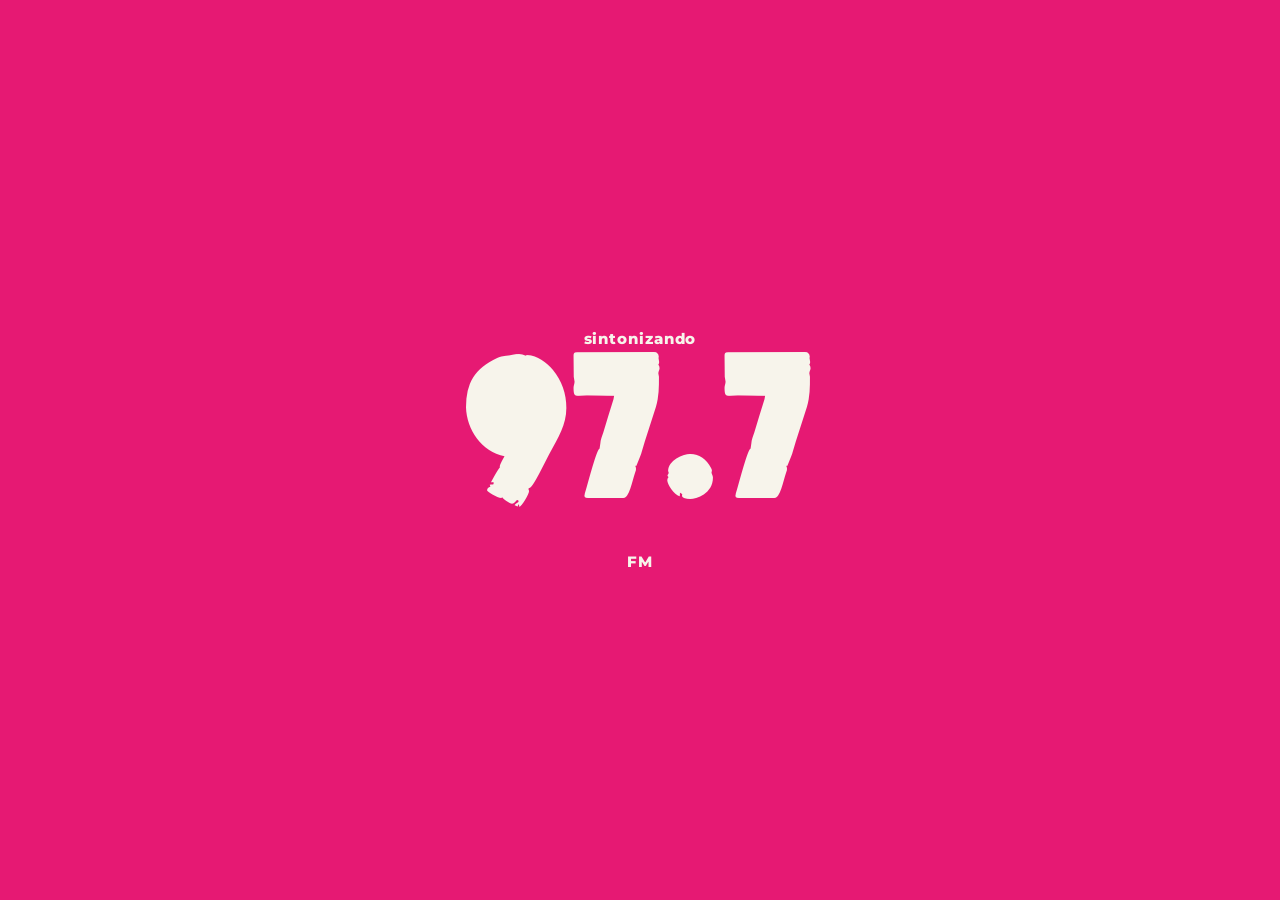
==== apresentacao-cida/index.html @ 3ecae6ca "Cida sem caminhada: surge, nota a câmera e acena com o motor corpo.js Co-Authored-By: Claude Opus 5." ====
<!DOCTYPE html>
<html lang="pt-BR">
<head>
<meta charset="utf-8">
<meta name="viewport" content="width=device-width, initial-scale=1">
<title>Rádio Cidade 97.7 · A Cida, nossa brand persona</title>
<meta name="theme-color" content="#E61973">
<link rel="preload" href="fonts/LitoStencil.otf" as="font" type="font/otf" crossorigin>
<link rel="stylesheet" href="deck.css?v=9">
<script type="importmap">{"imports":{"three":"./vendor/three.module.js","three/addons/":"./vendor/jsm/"}}</script>
</head>
<body>

<div class="loader" id="loader" aria-hidden="true"><div><span>sintonizando</span><b id="loaderNum">87.5</b><span>FM</span></div></div>

<div id="bg"></div>
<div id="gig" class="L" aria-hidden="true">Cida</div>
<canvas id="gl" aria-hidden="true"></canvas>
<div id="grao" aria-hidden="true"></div>
<div id="wipe" aria-hidden="true"><i style="background:var(--pulso)"></i><i style="background:var(--sol)"></i><i style="background:var(--freq)"></i></div>
<div class="barra" id="barra"></div>
<svg id="hotsvg" aria-hidden="true"></svg>
<div id="hots" aria-hidden="true"></div>

<header class="topo claro" id="topo">
  <img class="logo" src="img/logo.webp" alt="Rádio Cidade 97.7 FM">
  <span class="sec" id="secNome">Abertura</span>
  <button class="toca-nav js-toca" type="button" aria-label="Tocar a Rádio Cidade ao vivo"><span class="eqm" aria-hidden="true"><i></i><i></i><i></i></span><span class="toca-txt-off">Toca aqui</span><span class="toca-txt-on">Ao vivo</span></button>
</header>

<footer class="base claro" id="base">
  <span class="cont" id="cont">01 / 17</span>
  <span class="dica">← → para navegar · F para tela cheia</span>
  <div class="navb"><button type="button" id="ant" aria-label="Slide anterior"><svg viewBox="0 0 24 24" fill="none" stroke="currentColor" stroke-width="2.6" stroke-linecap="round" stroke-linejoin="round"><path d="M15 5l-7 7 7 7"/></svg></button><button type="button" id="prox" aria-label="Próximo slide"><svg viewBox="0 0 24 24" fill="none" stroke="currentColor" stroke-width="2.6" stroke-linecap="round" stroke-linejoin="round"><path d="M9 5l7 7-7 7"/></svg></button></div>
</footer>

<main>

<!-- 1 · ABERTURA -->
<section class="s claro" id="s1" data-bg="#121316" data-nome="Abertura" data-ui="claro">
  <div class="meio">
    <p class="mini a">Mídias Sociais · Publicidade e Propaganda · UVV · 2026</p>
    <h1 class="L t" style="margin-top:72px"><span><i>Rádio Cidade</i></span><span><i class="am">97.7 FM</i></span></h1>
    <div class="linha">
      <p class="lead a">Brand persona, site e identidade visual de uma rádio que, além de tocar, conversa com quem ouve.</p>
      <p class="mini a">Toca aqui, toca na Cidade.</p>
    </div>
  </div>
  <div class="dial a" aria-hidden="true"><svg id="dial1" viewBox="0 0 1000 46" preserveAspectRatio="none"></svg><div class="agulha" id="agulha1"></div></div>
</section>

<!-- 2 · ANTES -->
<section class="s" id="s2" data-bg="#F7F4EB" data-nome="O desafio" data-ui="escuro">
  <div class="grid">
    <h2 class="L t"><span><i>Antes, a rádio</i></span><span><i>tocava.</i></span><span><i class="rs">Faltava conversar</i></span><span><i class="rs">com quem ouve.</i></span></h2>
    <ul class="conex">
      <li class="a"><b><i style="--c:var(--pulso)"></i>Encostar</b><span>Estar no trajeto, no fone e no feed de quem ouve, todo dia.</span></li>
      <li class="a"><b><i style="--c:var(--freq)"></i>Escutar</b><span>Saber do que o público está falando antes de falar.</span></li>
      <li class="a"><b><i style="--c:var(--sol)"></i>Interagir</b><span>Responder, perguntar e brincar junto, nas redes e no site.</span></li>
      <li class="a"><b><i style="--c:var(--coral)"></i>Pertencer</b><span>Fazer quem ouve sentir que a rádio é da turma dele.</span></li>
    </ul>
  </div>
</section>

<!-- 3 · BRAND PERSONA -->
<section class="s claro" id="s3" data-bg="#2558FF" data-nome="Brand persona" data-ui="claro">
  <div class="def">
    <h2 class="L t"><span><i>Uma marca que</i></span><span><i>conversa precisa</i></span><span><i class="am">de uma voz.</i></span></h2>
    <p class="lead a">Brand persona é a personalidade da marca escrita como se fosse gente: como ela fala, o que ela escolhe dizer e como se comporta. É o que faz post, site, locução e evento soarem como a mesma rádio.</p>
  </div>
  <div class="tres">
    <div class="bloco a gir" style="background:var(--papel);color:var(--ink)"><h3>Voz</h3><p>Fala como amiga, nunca como locutora formal. Coloquial, animada e direta.</p></div>
    <div class="bloco a gir" style="background:var(--sol);color:var(--ink);--r0:10deg"><h3>Critério</h3><p>Conta primeiro, mas confere antes. Fofoca, sim. Fake, nunca.</p></div>
    <div class="bloco a gir" style="background:var(--pulso);color:#fff"><h3>Presença</h3><p>A mesma personalidade no Instagram, no site, no evento e na conversa com a IA.</p></div>
  </div>
</section>

<!-- 12 · SISTEMA VISUAL -->
<section class="s" id="s12" data-bg="#F7F4EB" data-nome="Sistema visual" data-ui="escuro">
  <div class="grid">
    <h2 class="L t"><span><i>Um sistema</i></span><span><i class="az">pra todo mundo.</i></span></h2>
    <div class="tipo a">
      <div><div class="aa">Aa</div><small>Lito Stencil · títulos</small></div>
      <div><div class="aa2">Aa</div><small>Montserrat · textos</small></div>
    </div>
    <div class="cores">
      <div class="cor" style="background:var(--pulso);--i:0"><b>Pulso</b><small>#E61973</small></div>
      <div class="cor" style="background:var(--freq);--i:1"><b>Frequência</b><small>#2558FF</small></div>
      <div class="cor" style="background:var(--sol);color:var(--ink);--i:2"><b>Sol</b><small>#FFD60A</small></div>
      <div class="cor" style="background:var(--coral);--i:3"><b>Coral</b><small>#F24444</small></div>
    </div>
    <div class="padroes">
      <div class="padrao a" style="background:var(--freq)"><svg viewBox="0 0 200 200" preserveAspectRatio="xMidYMid slice" id="ondasSvg"></svg><b>Ondas</b></div>
      <div class="padrao listras a"><b>Listras</b></div>
      <div class="padrao moldura a"><b>Moldura</b></div>
    </div>
  </div>
</section>

<!-- 4 · QUEM É A CIDA -->
<section class="s claro" id="s4" data-bg="#121316" data-nome="Quem é a Cida" data-ui="claro">
  <div class="grid">
    <div>
      <div class="L nome a esq">Cida</div>
      <p class="frase a">A amiga que sabe primeiro<br><span class="am">e confere antes de espalhar.</span></p>
    </div>
    <div>
      <dl class="ficha">
        <div class="a"><dt>Idade</dt><dd>20 anos</dd></div>
        <div class="a"><dt>Arquétipo</dt><dd>A amiga antenada, com alma vintage</dd></div>
        <div class="a larga"><dt>O que ela ama</dt><dd>Música pop, fofoca de internet, realities e moda. Mistura peça vintage com o que está em alta.</dd></div>
        <div class="a larga"><dt>Por que é da rádio</dt><dd>Num feed infinito, ela escolhe uma voz real e ao vivo. Valoriza o autêntico e influencia as amigas.</dd></div>
      </dl>
      <div class="fala">
        <div class="sim a"><small>Fala assim</small>“Gente, para tudo! Saiu a música nova e eu já tô viciada.”</div>
        <div class="nao a"><small>Não fala assim</small>“Prezados ouvintes, informamos o lançamento do single.”</div>
      </div>
    </div>
  </div>
</section>

<!-- 6 · PRAZER, CIDA (3D) -->
<section class="s claro" id="s6" data-bg="#E61973" data-nome="A personagem" data-ui="claro" data-3d="hero">
  <div class="arrasto" id="arrasto" title="Arraste para girar"></div>
  <div class="pe">
    <p class="lead a">Prazer, Cida. A Rádio Cidade em forma de gente, em 3D. Arraste para girar.</p>
    <button class="pilula toca js-toca a esc" type="button"><span class="toca-txt-off">Toca aqui ✋</span><span class="toca-txt-on">Tocando ao vivo</span></button>
  </div>
</section>

<!-- 7 · ELEMENTOS -->
<section class="s claro" id="s7" data-bg="#2558FF" data-nome="Elementos" data-ui="claro" data-3d="hots">
  <h2 class="L t"><span><i>Cada detalhe</i></span><span><i class="am">é marca.</i></span></h2>
</section>

<!-- 8 · EXPRESSÕES -->
<section class="s" id="s8" data-bg="#FFD60A" data-nome="Expressões" data-ui="escuro">
  <div class="grid8">
    <div class="col8">
      <h2 class="L t"><span><i>Seis humores,</i></span><span><i class="rs">sete bocas.</i></span></h2>
      <div class="bocas a">
        <div class="boca-viva" id="bocaViva"></div>
        <div class="tirinha" id="tirinha"></div>
      </div>
      <p class="lead a">As bocas acompanham a voz dela, sílaba por sílaba. Os humores mudam conforme o assunto da conversa.</p>
    </div>
    <div class="exps" id="exps"></div>
  </div>
</section>

<!-- 5 · O SITE -->
<section class="s" id="s5" data-bg="#F7F4EB" data-nome="O site" data-ui="escuro">
  <div class="grid">
    <div>
      <h2 class="L t"><span><i>E ela tem</i></span><span><i class="rs">endereço:</i></span><span><i>o site.</i></span></h2>
      <ul class="feat">
        <li class="a"><i style="--c:var(--sol);outline:2px solid var(--ink)"></i>Rádio ao vivo em um toque</li>
        <li class="a"><i style="--c:var(--freq)"></i>Notícias em mosaico</li>
        <li class="a"><i style="--c:var(--pulso)"></i>Babados do Instagram</li>
        <li class="a"><i style="--c:var(--coral)"></i>A Cida como IA da rádio</li>
      </ul>
      <button class="pilula ink a js-abrir" data-src="../radio-cidade/" type="button">Abrir o site</button>
    </div>
    <div class="navegador a esc"><div class="barrinha"><i></i><i></i><i></i><span>radiocidade977.com.br</span></div><div class="tela"><iframe data-src="../radio-cidade/" title="Site da Rádio Cidade" loading="lazy"></iframe></div></div>
  </div>
</section>

<!-- 9 · ELA CONVERSA -->
<section class="s claro" id="s9" data-bg="#121316" data-nome="A IA" data-ui="claro">
  <div class="grid">
    <div>
      <h2 class="L t"><span><i>Ela conversa</i></span><span><i class="am">de verdade.</i></span></h2>
      <p class="lead a" style="margin-top:22px">A Cida virou a IA da rádio: responde por texto ou por voz, com a personalidade dela e as regras da marca.</p>
      <ul class="stack">
        <li class="a"><b>Cérebro</b><span>Gemini com a personalidade da Cida</span></li>
        <li class="a"><b>Voz</b><span>Voz sintetizada, com tom que muda pelo humor</span></li>
        <li class="a"><b>Ouvido</b><span>Microfone com transcrição em português</span></li>
        <li class="a"><b>Regra de ouro</b><span>Fofoca, sim. Fake, nunca.</span></li>
      </ul>
      <div style="margin-top:26px" class="a"><button class="pilula js-abrir" data-src="../cida/" type="button">Conversar em tela cheia</button></div>
    </div>
    <div class="celular a esc"><div class="tela"><iframe data-src="../cida/?embed=1" title="Conversa com a Cida" allow="autoplay; microphone" loading="lazy"></iframe></div></div>
  </div>
</section>

<!-- BUYER PERSONA 1: PERFIL -->
<section class="s claro persona" data-bg="#E61973" data-nome="Buyer persona · Ju" data-ui="claro" data-persona="ju">
  <div class="grid">
    <div>
      <p class="mini a">Buyer persona · 1 de 3</p>
      <h2 class="L t" style="margin-top:12px"><span><i>Buyer</i></span><span><i class="am">persona.</i></span></h2>
      <ol class="trio a" aria-label="Personas"><li class="on">Ju</li><li class="">Léo</li><li class="">Carol</li></ol>
    </div>
    <div class="app a esc">
      <div class="cab"><svg viewBox="0 0 24 24" fill="currentColor"><path d="M12 2c1 4 6 5 6 11a6 6 0 0 1-12 0c0-3 2-4 2-7 2 1 3 3 3 5 1-2 1-6 1-9z"/></svg>cidade</div>
      <div class="carta">
        <div class="foto" style="background:linear-gradient(160deg,#ff9a4a 0%,#E61973 45%,#5b1cc9 100%)"><div class="listra"></div><div class="mono">J</div><!-- foto: <img src="img/persona-ju.webp" alt="Ju"> --></div>
        <div class="pontos"><i></i><i></i><i></i><i></i></div>
        <span class="selo like">Match</span><span class="selo nope">Nope</span>
        <div class="info">
          <h3>Ju <span>21</span><span class="verif"><svg viewBox="0 0 24 24" fill="none" stroke="#fff" stroke-width="3.4" stroke-linecap="round" stroke-linejoin="round"><path d="M5 12l5 5 9-10"/></svg></span></h3>
          <div class="loc"><svg width="14" height="14" viewBox="0 0 24 24" fill="currentColor"><path d="M12 2a7 7 0 0 0-7 7c0 5 7 13 7 13s7-8 7-13a7 7 0 0 0-7-7zm0 9.5A2.5 2.5 0 1 1 12 6.5a2.5 2.5 0 0 1 0 5z"/></svg>Laranjeiras, Serra · a 22 km da rádio</div>
          <p class="bio">Estágio em Vitória, faculdade à noite, fone o dia inteiro.</p>
          <div class="tags"><span>Pop nacional</span><span>Fandom</span><span>TikTok</span><span>Show em Vitória</span></div>
        </div>
      </div>
      <div class="acoes">
        <button class="x" type="button" aria-label="Passar"><svg viewBox="0 0 24 24" fill="none" stroke="currentColor" stroke-width="3.2" stroke-linecap="round"><path d="M6 6l12 12M18 6L6 18"/></svg></button>
        <button class="st" type="button" aria-label="Super like"><svg viewBox="0 0 24 24" fill="currentColor"><path d="M12 2l3 6.6 7.2.8-5.4 4.9 1.6 7.1L12 17.8 5.6 21.4l1.6-7.1L1.8 9.4 9 8.6z"/></svg></button>
        <button class="lk" type="button" aria-label="Dar match"><svg viewBox="0 0 24 24" fill="currentColor"><path d="M12 21s-8-5.3-8-11a4.6 4.6 0 0 1 8-3 4.6 4.6 0 0 1 8 3c0 5.7-8 11-8 11z"/></svg></button>
      </div>
      <div class="match"><div><b>Deu<br>match!</b><span>Ju × Rádio Cidade</span></div></div>
    </div>
    <div class="dir">
      <p class="lead a">Universitária conectada, que vive com fone no ouvido e quer ter assunto com os amigos.</p>
      <span class="dicaswipe a">Arraste o card ou toque no coração</span>
    </div>
  </div>
</section>

<!-- BUYER PERSONA 1: CARACTERÍSTICAS -->
<section class="s claro ficha-p" data-bg="#121316" data-nome="Buyer persona · Ju" data-ui="claro" data-entra="sobe">
  <div class="cabeca">
    <div class="av a esc" style="background:linear-gradient(160deg,#ff9a4a 0%,#E61973 45%,#5b1cc9 100%)">J</div>
    <h2 class="L t"><span><i>Ju, 21. <span class="am">Sobre ela.</span></i></span></h2>
    <div class="compat a"><span>Compatibilidade<br>com a Cidade</span><b class="pct" data-v="97">0%</b></div>
  </div>
  <div class="grid">
    <ol class="dia"><li class="a esq"><b>07h10</b><span>Fone no ouvido antes de sair. Ônibus até Vitória.</span></li><li class="a esq"><b>07h40</b><span>TikTok no trânsito, salva o som que viralizou.</span></li><li class="a esq"><b>12h30</b><span>No almoço do estágio, o assunto é a treta do dia.</span></li><li class="a esq"><b>18h20</b><span>Carona ou Uber: o rádio está ligado e ela pede pra aumentar.</span></li><li class="a esq"><b>23h30</b><span>X aberto, fandom em alta, playlist nova no Spotify.</span></li></ol>
    <dl class="cartas">
      <div class="carac a gir" style="background:var(--sol)"><dt>Quer</dt><dd>Saber primeiro e ter assunto com os amigos.</dd></div>
      <div class="carac a gir" style="background:var(--pulso);color:#fff"><dt>Cansou de</dt><dd>Perfil que espalha mentira e rádio com cara de “época da mãe”.</dd></div>
      <div class="carac a gir" style="background:var(--freq);color:#fff"><dt>Ouve</dt><dd>Pop nacional e gringo. Segue fandom e vai a show em Vitória quando dá.</dd></div>
      <div class="carac a gir" style="background:var(--papel)"><dt>A Cidade pra ela</dt><dd>A trilha do trajeto e o filtro do que importa.</dd></div>
    </dl>
  </div>
  <p class="nota a">Persona escrita pelo grupo como hipótese: o mídia kit não traz dados de público. A validar com pesquisa.</p>
</section>

<!-- BUYER PERSONA 2: PERFIL -->
<section class="s claro persona" data-bg="#2558FF" data-nome="Buyer persona · Léo" data-ui="claro" data-persona="leo">
  <div class="grid">
    <div>
      <p class="mini a">Buyer persona · 2 de 3</p>
      <h2 class="L t" style="margin-top:12px"><span><i>Buyer</i></span><span><i class="am">persona.</i></span></h2>
      <ol class="trio a" aria-label="Personas"><li class="">Ju</li><li class="on">Léo</li><li class="">Carol</li></ol>
    </div>
    <div class="app a esc">
      <div class="cab"><svg viewBox="0 0 24 24" fill="currentColor"><path d="M12 2c1 4 6 5 6 11a6 6 0 0 1-12 0c0-3 2-4 2-7 2 1 3 3 3 5 1-2 1-6 1-9z"/></svg>cidade</div>
      <div class="carta">
        <div class="foto" style="background:linear-gradient(160deg,#FFD60A 0%,#F24444 50%,#2558FF 100%)"><div class="listra"></div><div class="mono">L</div><!-- foto: <img src="img/persona-leo.webp" alt="Léo"> --></div>
        <div class="pontos"><i></i><i></i><i></i><i></i></div>
        <span class="selo like">Match</span><span class="selo nope">Nope</span>
        <div class="info">
          <h3>Léo <span>27</span><span class="verif"><svg viewBox="0 0 24 24" fill="none" stroke="#fff" stroke-width="3.4" stroke-linecap="round" stroke-linejoin="round"><path d="M5 12l5 5 9-10"/></svg></span></h3>
          <div class="loc"><svg width="14" height="14" viewBox="0 0 24 24" fill="currentColor"><path d="M12 2a7 7 0 0 0-7 7c0 5 7 13 7 13s7-8 7-13a7 7 0 0 0-7-7zm0 9.5A2.5 2.5 0 1 1 12 6.5a2.5 2.5 0 0 1 0 5z"/></svg>Glória, Vila Velha · a 9 km da rádio</div>
          <p class="bio">Motorista de app de dia, pelada na quinta. O som do carro não desliga.</p>
          <div class="tags"><span>Pagode</span><span>Funk</span><span>Futebol</span><span>Waze</span></div>
        </div>
      </div>
      <div class="acoes">
        <button class="x" type="button" aria-label="Passar"><svg viewBox="0 0 24 24" fill="none" stroke="currentColor" stroke-width="3.2" stroke-linecap="round"><path d="M6 6l12 12M18 6L6 18"/></svg></button>
        <button class="st" type="button" aria-label="Super like"><svg viewBox="0 0 24 24" fill="currentColor"><path d="M12 2l3 6.6 7.2.8-5.4 4.9 1.6 7.1L12 17.8 5.6 21.4l1.6-7.1L1.8 9.4 9 8.6z"/></svg></button>
        <button class="lk" type="button" aria-label="Dar match"><svg viewBox="0 0 24 24" fill="currentColor"><path d="M12 21s-8-5.3-8-11a4.6 4.6 0 0 1 8-3 4.6 4.6 0 0 1 8 3c0 5.7-8 11-8 11z"/></svg></button>
      </div>
      <div class="match"><div><b>Deu<br>match!</b><span>Léo × Rádio Cidade</span></div></div>
    </div>
    <div class="dir">
      <p class="lead a">Motorista de aplicativo que passa o dia no trânsito e usa o rádio como companhia e informação.</p>
      <span class="dicaswipe a">Arraste o card ou toque no coração</span>
    </div>
  </div>
</section>

<!-- BUYER PERSONA 2: CARACTERÍSTICAS -->
<section class="s claro ficha-p" data-bg="#121316" data-nome="Buyer persona · Léo" data-ui="claro" data-entra="sobe">
  <div class="cabeca">
    <div class="av a esc" style="background:linear-gradient(160deg,#FFD60A 0%,#F24444 50%,#2558FF 100%)">L</div>
    <h2 class="L t"><span><i>Léo, 27. <span class="am">Sobre ele.</span></i></span></h2>
    <div class="compat a"><span>Compatibilidade<br>com a Cidade</span><b class="pct" data-v="92">0%</b></div>
  </div>
  <div class="grid">
    <ol class="dia"><li class="a esq"><b>06h30</b><span>Liga o app e o rádio juntos. Primeira corrida pra Vitória.</span></li><li class="a esq"><b>09h00</b><span>Trânsito na Terceira Ponte: quer saber onde está parado.</span></li><li class="a esq"><b>13h00</b><span>Almoço rápido, vê os stories dos amigos e do time.</span></li><li class="a esq"><b>18h00</b><span>Pico de corrida: o passageiro pede pra trocar a música.</span></li><li class="a esq"><b>22h00</b><span>Fecha o dia, vê resumo do jogo e os vídeos de humor.</span></li></ol>
    <dl class="cartas">
      <div class="carac a gir" style="background:var(--sol)"><dt>Quer</dt><dd>Companhia no turno, trânsito em tempo real e música que o passageiro também curta.</dd></div>
      <div class="carac a gir" style="background:var(--pulso);color:#fff"><dt>Cansou de</dt><dd>Locutor que fala demais e intervalo com a mesma propaganda.</dd></div>
      <div class="carac a gir" style="background:var(--freq);color:#fff"><dt>Ouve</dt><dd>Pagode, funk e sertanejo. Acompanha futebol e humor no Instagram.</dd></div>
      <div class="carac a gir" style="background:var(--papel)"><dt>A Cidade pra ele</dt><dd>A companhia do turno e o aviso de onde está parado.</dd></div>
    </dl>
  </div>
  <p class="nota a">Persona escrita pelo grupo como hipótese: o mídia kit não traz dados de público. A validar com pesquisa.</p>
</section>

<!-- BUYER PERSONA 3: PERFIL -->
<section class="s claro persona" data-bg="#F24444" data-nome="Buyer persona · Carol" data-ui="claro" data-persona="carol">
  <div class="grid">
    <div>
      <p class="mini a">Buyer persona · 3 de 3</p>
      <h2 class="L t" style="margin-top:12px"><span><i>Buyer</i></span><span><i class="am">persona.</i></span></h2>
      <ol class="trio a" aria-label="Personas"><li class="">Ju</li><li class="">Léo</li><li class="on">Carol</li></ol>
    </div>
    <div class="app a esc">
      <div class="cab"><svg viewBox="0 0 24 24" fill="currentColor"><path d="M12 2c1 4 6 5 6 11a6 6 0 0 1-12 0c0-3 2-4 2-7 2 1 3 3 3 5 1-2 1-6 1-9z"/></svg>cidade</div>
      <div class="carta">
        <div class="foto" style="background:linear-gradient(160deg,#F7F4EB 0%,#FFD60A 35%,#E61973 100%)"><div class="listra"></div><div class="mono">C</div><!-- foto: <img src="img/persona-carol.webp" alt="Carol"> --></div>
        <div class="pontos"><i></i><i></i><i></i><i></i></div>
        <span class="selo like">Match</span><span class="selo nope">Nope</span>
        <div class="info">
          <h3>Carol <span>34</span><span class="verif"><svg viewBox="0 0 24 24" fill="none" stroke="#fff" stroke-width="3.4" stroke-linecap="round" stroke-linejoin="round"><path d="M5 12l5 5 9-10"/></svg></span></h3>
          <div class="loc"><svg width="14" height="14" viewBox="0 0 24 24" fill="currentColor"><path d="M12 2a7 7 0 0 0-7 7c0 5 7 13 7 13s7-8 7-13a7 7 0 0 0-7-7zm0 9.5A2.5 2.5 0 1 1 12 6.5a2.5 2.5 0 0 1 0 5z"/></svg>Campo Grande, Cariacica · a 14 km da rádio</div>
          <p class="bio">Vendedora no shopping, mãe do Davi, maratona reality no sábado.</p>
          <div class="tags"><span>Reality</span><span>Sertanejo pop</span><span>Promoção</span><span>WhatsApp</span></div>
        </div>
      </div>
      <div class="acoes">
        <button class="x" type="button" aria-label="Passar"><svg viewBox="0 0 24 24" fill="none" stroke="currentColor" stroke-width="3.2" stroke-linecap="round"><path d="M6 6l12 12M18 6L6 18"/></svg></button>
        <button class="st" type="button" aria-label="Super like"><svg viewBox="0 0 24 24" fill="currentColor"><path d="M12 2l3 6.6 7.2.8-5.4 4.9 1.6 7.1L12 17.8 5.6 21.4l1.6-7.1L1.8 9.4 9 8.6z"/></svg></button>
        <button class="lk" type="button" aria-label="Dar match"><svg viewBox="0 0 24 24" fill="currentColor"><path d="M12 21s-8-5.3-8-11a4.6 4.6 0 0 1 8-3 4.6 4.6 0 0 1 8 3c0 5.7-8 11-8 11z"/></svg></button>
      </div>
      <div class="match"><div><b>Deu<br>match!</b><span>Carol × Rádio Cidade</span></div></div>
    </div>
    <div class="dir">
      <p class="lead a">Mãe que trabalha no varejo, ouve rádio no trabalho e no ônibus e quer um respiro leve no dia.</p>
      <span class="dicaswipe a">Arraste o card ou toque no coração</span>
    </div>
  </div>
</section>

<!-- BUYER PERSONA 3: CARACTERÍSTICAS -->
<section class="s claro ficha-p" data-bg="#121316" data-nome="Buyer persona · Carol" data-ui="claro" data-entra="sobe">
  <div class="cabeca">
    <div class="av a esc" style="background:linear-gradient(160deg,#F7F4EB 0%,#FFD60A 35%,#E61973 100%)">C</div>
    <h2 class="L t"><span><i>Carol, 34. <span class="am">Sobre ela.</span></i></span></h2>
    <div class="compat a"><span>Compatibilidade<br>com a Cidade</span><b class="pct" data-v="88">0%</b></div>
  </div>
  <div class="grid">
    <ol class="dia"><li class="a esq"><b>06h00</b><span>Arruma o filho pra escola com o rádio da cozinha ligado.</span></li><li class="a esq"><b>08h30</b><span>Ônibus pro shopping, áudio de WhatsApp com as amigas.</span></li><li class="a esq"><b>12h00</b><span>Rádio ligado na loja: canta junto e comenta o reality.</span></li><li class="a esq"><b>19h00</b><span>Volta pra casa, vê promoções e eventos baratos no fim de semana.</span></li><li class="a esq"><b>22h30</b><span>Instagram antes de dormir: fofoca leve, receita e meme.</span></li></ol>
    <dl class="cartas">
      <div class="carac a gir" style="background:var(--sol)"><dt>Quer</dt><dd>Diversão leve, fofoca sem baixaria e programa barato pra fazer com a família.</dd></div>
      <div class="carac a gir" style="background:var(--pulso);color:#fff"><dt>Cansou de</dt><dd>Notícia pesada o dia inteiro e conteúdo que não fala com ela.</dd></div>
      <div class="carac a gir" style="background:var(--freq);color:#fff"><dt>Ouve</dt><dd>Sertanejo pop, pagode romântico e as músicas do reality.</dd></div>
      <div class="carac a gir" style="background:var(--papel)"><dt>A Cidade pra ela</dt><dd>O respiro do dia e o assunto do grupo das amigas.</dd></div>
    </dl>
  </div>
  <p class="nota a">Persona escrita pelo grupo como hipótese: o mídia kit não traz dados de público. A validar com pesquisa.</p>
</section>

<!-- 13 · EDITORIAS -->
<section class="s claro" id="s13" data-bg="#121316" data-nome="Editorias" data-ui="claro">
  <h2 class="L t"><span><i>Três editorias,</i></span><span><i class="am">nove conteúdos.</i></span></h2>
  <div class="eds">
    <div class="ed a"><h3 class="co">No Radar</h3><p>O que pode virar assunto em breve: pistas, possíveis shows e anúncios, sempre como possibilidade.</p><div class="leque"><img src="img/cards/05-turne.webp" alt=""><img src="img/cards/01-radar.webp" alt="Arte No Radar"><img src="img/cards/09-verao.webp" alt=""></div></div>
    <div class="ed a"><h3 class="az" style="color:#6f8fff">Lançamento</h3><p>O que acabou de chegar e merece play: singles, clipes e feats com a curadoria da rádio.</p><div class="leque"><img src="img/cards/04-reage.webp" alt=""><img src="img/cards/02-lancamento.webp" alt="Arte Lançamento"><img src="img/cards/08-feat.webp" alt=""></div></div>
    <div class="ed a"><h3 class="rs">Fofoca</h3><p>Sobre o que todo mundo está falando, sempre com selo: confirmado, declaração ou rumor.</p><div class="leque"><img src="img/cards/06-fofocometro.webp" alt=""><img src="img/cards/03-fofoca.webp" alt="Arte Fofoca"><img src="img/cards/07-bastidor.webp" alt=""></div></div>
  </div>
</section>

<!-- 14 · ARTE + LEGENDA -->
<section class="s claro" id="s14" data-bg="#2558FF" data-nome="Arte e legenda" data-ui="claro">
  <div class="grid">
    <div class="arte a esc" id="arte">
      <img class="on" src="img/artes/arte_lancamento_v1.webp" alt="Arte Lançamento">
      <img src="img/artes/arte_fofoca_v1.webp" alt="Arte Fofoca">
      <img src="img/artes/arte_noradar_v1.webp" alt="Arte No Radar">
    </div>
    <div>
      <h2 class="L t"><span><i>Arte +</i></span><span><i class="am">legenda.</i></span></h2>
      <div class="abas a" id="abas"><button class="on" data-i="0" type="button">Lançamento</button><button data-i="1" type="button">Fofoca</button><button data-i="2" type="button">No Radar</button></div>
      <div class="legenda a">
        <div class="leg on"><p>A Ludmilla voltou pro bloco 🔥 O som novo junta afrobeat com a batida de baile e já chega com cara de verão.</p><p>Na Cidade já tá no play. Se é hit de carnaval, você ouviu aqui primeiro. Toca aqui, toca na Cidade!</p><p>Já ouviu? Dá a nota de 0 a 97,7 nos comentários 👇</p><p class="hash">#RádioCidade #Lançamento #Ludmilla #PopNacional</p><div class="meta"><span>1080 × 1440</span><span>Estático + reels de reação</span><span class="alerta">Checar nome da faixa antes de postar</span></div></div>
        <div class="leg"><p>STATUS: a confirmar. O feed da Marina amanheceu com menos gente: fãs notaram unfollows em perfis de amigas antigas.</p><p>O que se sabe até agora: fato apurado e fonte. O que ainda é especulação: o resto. Quando tiver novidade oficial, você fica sabendo aqui.</p><p>E aí, de que lado você está nessa? 💬</p><p class="hash">#RádioCidade #Fofoca #CulturaPop</p><div class="meta"><span>1080 × 1440</span><span>Carrossel + enquete</span><span class="alerta">Só posta com o selo preenchido</span></div></div>
        <div class="leg"><p>🔎 ARMY, segura o coração: tem gente do mercado apostando que a próxima turnê do BTS pode incluir mais datas na América Latina.</p><p>Por enquanto é pista, não é anúncio: nada foi confirmado pela HYBE. A Cidade está de olho e conta assim que for oficial.</p><p>Se rolar, você vai? Responde com 💜 ou 😭</p><p class="hash">#RádioCidade #NoRadar #BTS #KPop</p><div class="meta"><span>1080 × 1440</span><span>Estático + reels de pistas</span><span class="alerta">Checar status da turnê</span></div></div>
      </div>
    </div>
  </div>
</section>

<!-- 15 · CALENDÁRIO -->
<section class="s" id="s15" data-bg="#F7F4EB" data-nome="Calendário" data-ui="escuro">
  <h2 class="L t"><span><i>Três semanas</i></span><span><i class="rs">no ar.</i></span></h2>
  <div class="cal">
    <div class="sem a esq"><b>Semana 1</b><span>As três artes prontas</span></div>
    <div class="it a"><img src="img/cards/01-radar.webp" alt=""><div><em class="e-radar">No Radar</em><b>Shows do BTS no Brasil?</b><small>Estático + enquete · seg 12h</small></div></div>
    <div class="it a"><img src="img/cards/02-lancamento.webp" alt=""><div><em class="e-lanc">Lançamento</em><b>Ludmilla de volta pro bloco</b><small>Estático · qua 18h</small></div></div>
    <div class="it a"><img src="img/cards/03-fofoca.webp" alt=""><div><em class="e-fofoca">Fofoca</em><b>Treta no Alto Leblon</b><small>Carrossel · sex 19h</small></div></div>
    <div class="sem a esq"><b>Semana 2</b><span>Vídeo entra no jogo</span></div>
    <div class="it a"><img src="img/cards/04-reage.webp" alt=""><div><em class="e-lanc">Lançamento</em><b>15 segundos de play</b><small>Reels de reação · seg 18h</small></div></div>
    <div class="it a"><img src="img/cards/05-turne.webp" alt=""><div><em class="e-radar">No Radar</em><b>Vem turnê nova por aí?</b><small>Reels de pistas · qua 12h</small></div></div>
    <div class="it a"><img src="img/cards/06-fofocometro.webp" alt=""><div><em class="e-fofoca">Fofoca</em><b>Fofocômetro</b><small>Carrossel + quiz · sex 19h</small></div></div>
    <div class="sem a esq"><b>Semana 3</b><span>A conversa vira hábito</span></div>
    <div class="it a"><img src="img/cards/07-bastidor.webp" alt=""><div><em class="e-fofoca">Fofoca</em><b>Bastidor da semana</b><small>Estático + caixinha · seg 19h</small></div></div>
    <div class="it a"><img src="img/cards/08-feat.webp" alt=""><div><em class="e-lanc">Lançamento</em><b>Feat que ninguém esperava</b><small>Carrossel · qua 18h</small></div></div>
    <div class="it a"><img src="img/cards/09-verao.webp" alt=""><div><em class="e-radar">No Radar</em><b>Hit do verão vem aí?</b><small>Carrossel · sex 12h</small></div></div>
  </div>
</section>

<!-- 16 · SAI DO RÁDIO -->
<section class="s claro" id="s16" data-bg="#F24444" data-nome="Fora do ar" data-ui="claro">
  <h2 class="L t"><span><i>A Cidade sai</i></span><span><i class="am">do rádio.</i></span></h2>
  <ul class="rua">
    <li class="a gir"><svg viewBox="0 0 64 64" fill="none" stroke="currentColor" stroke-width="4" stroke-linejoin="round"><path d="M6 54L32 10l26 44z"/><path d="M24 54V38h16v16"/></svg><div><b>Estande</b><p>Tenda inflável com roleta de brindes, pensada para a Inova Week e eventos culturais da UVV.</p></div></li>
    <li class="a gir"><svg viewBox="0 0 64 64" fill="none" stroke="currentColor" stroke-width="4" stroke-linejoin="round"><path d="M12 22h40l-4 34H16z"/><path d="M24 22c0-8 4-12 8-12s8 4 8 12"/></svg><div><b>Ecobag</b><p>Uma linha neutra e uma colorida, com as ondas da identidade como estampa.</p></div></li>
    <li class="a gir"><svg viewBox="0 0 64 64" fill="none" stroke="currentColor" stroke-width="4" stroke-linejoin="round"><path d="M22 8l-14 8 6 12 6-3v31h24V25l6 3 6-12-14-8c-2 4-6 6-10 6s-8-2-10-6z"/></svg><div><b>Camisa</b><p>Minimalista para a equipe e para gravações externas, sem virar abadá.</p></div></li>
    <li class="a gir"><svg viewBox="0 0 64 64" fill="none" stroke="currentColor" stroke-width="4" stroke-linejoin="round"><path d="M12 16h32v30a8 8 0 0 1-8 8H20a8 8 0 0 1-8-8z"/><path d="M44 24h4a6 6 0 0 1 0 12h-4"/></svg><div><b>Caneca</b><p>Personalizados e papelaria. Spoiler: os jurados levam uma pra casa.</p></div></li>
  </ul>
</section>

<!-- 17 · FECHO -->
<section class="s claro" id="s17" data-bg="#E61973" data-nome="Toca aqui" data-ui="claro" data-3d="fecho">
  <div class="grid">
    <div>
      <h2 class="L t"><span><i>Toca</i></span><span><i class="am">aqui.</i></span></h2>
      <p class="lead a">A Cidade está no ar. Agora é com vocês.</p>
      <button class="pilula toca js-toca a esc" type="button"><span class="toca-txt-off">Toca aqui ✋</span><span class="toca-txt-on">Tocando ao vivo</span></button>
      <p class="creditos a">Rádio Cidade 97.7 FM · projeto acadêmico de Publicidade e Propaganda, UVV, 2026. A Cida é uma personagem 3D criada com IA; persona, pautas e datas são propostas do grupo.</p>
    </div>
    <div class="qrs">
      <a class="qr a esc" href="../cida/" target="_blank" rel="noopener">
        <img src="img/qr-cida.svg" alt="QR code para conversar com a Cida">
        <b>Fala com a Cida</b>
        <span>Mande uma pergunta pra ela pelo celular.</span>
      </a>
      <a class="qr a esc" href="../cida-ra/" target="_blank" rel="noopener" style="--rq:-3deg">
        <img src="img/qr-ra.svg" alt="QR code para ver a Cida em realidade aumentada">
        <b>Cida em RA</b>
        <span>Coloque a Cida na sala, do seu tamanho.</span>
      </a>
    </div>
  </div>
</section>

</main>

<div class="full" id="full"><div class="box"><button class="x" id="fullX" type="button" aria-label="Fechar">×</button><iframe id="fullFrame" title="Conteúdo em tela cheia" allow="autoplay; microphone"></iframe></div></div>

<script type="module" src="deck.js?v=13"></script>
</body>
</html>
---- apresentacao-cida/deck.css ----
/* Rádio Cidade 97.7 · apresentação da brand persona */
@font-face{font-family:'Lito';src:url(fonts/LitoStencil.otf) format('opentype');font-display:block}
@font-face{font-family:'Mont';src:url(fonts/montserrat-latin-500-normal-DRFEGfly.woff2) format('woff2');font-weight:500}
@font-face{font-family:'Mont';src:url(fonts/montserrat-latin-600-normal-UVxSCcoG.woff2) format('woff2');font-weight:600}
@font-face{font-family:'Mont';src:url(fonts/montserrat-latin-700-normal-BdjcYUrC.woff2) format('woff2');font-weight:700}
@font-face{font-family:'Mont';src:url(fonts/montserrat-latin-800-normal-axpkC1rd.woff2) format('woff2');font-weight:800}

:root{
  --pulso:#E61973;--freq:#2558FF;--sol:#FFD60A;--coral:#F24444;--ink:#121316;--papel:#F7F4EB;
  --ease:cubic-bezier(.16,1,.3,1);--move:cubic-bezier(.76,0,.24,1);--pop:cubic-bezier(.34,1.56,.64,1);
  --pad:clamp(24px,4.2vw,72px);
}
*{box-sizing:border-box;margin:0;padding:0}
html,body{height:100%;overflow:hidden;background:var(--ink)}
body{font-family:'Mont',Arial,sans-serif;color:var(--ink);-webkit-font-smoothing:antialiased}
img{display:block;max-width:100%}
button{font:inherit;color:inherit}
a{color:inherit;text-decoration:none}
:focus-visible{outline:3px solid var(--sol);outline-offset:3px}
.L{font-family:'Lito',sans-serif;font-weight:400;text-transform:uppercase;line-height:.86;letter-spacing:-.01em}

/* ---------- camadas fixas ---------- */
#bg{position:fixed;inset:0;background:var(--ink);transition:background-color .7s var(--move);z-index:0}
#gl{position:fixed;inset:0;width:100%;height:100%;z-index:2;pointer-events:none}
#grao{position:fixed;inset:-50%;z-index:30;pointer-events:none;opacity:.07;mix-blend-mode:overlay;
  background-image:url("data:image/svg+xml,%3Csvg xmlns='http://www.w3.org/2000/svg' width='220' height='220'%3E%3Cfilter id='n'%3E%3CfeTurbulence type='fractalNoise' baseFrequency='.85' numOctaves='3' stitchTiles='stitch'/%3E%3C/filter%3E%3Crect width='100%25' height='100%25' filter='url(%23n)'/%3E%3C/svg%3E");
  animation:grao 1.2s steps(6) infinite}
@keyframes grao{0%{transform:translate(0,0)}33%{transform:translate(-3%,2%)}66%{transform:translate(2%,-3%)}}
#wipe{position:fixed;inset:0;z-index:40;pointer-events:none;transform:translateY(101%);display:flex;flex-direction:column}
#wipe i{flex:1}
#wipe.go{animation:wipe .9s var(--move) forwards}
@keyframes wipe{0%{transform:translateY(101%)}45%,55%{transform:translateY(0)}100%{transform:translateY(-101%)}}

/* ---------- chrome ---------- */
.topo{position:fixed;top:0;left:0;right:0;z-index:35;display:flex;align-items:center;gap:20px;padding:20px var(--pad);pointer-events:none}
.topo>*{pointer-events:auto}
.topo .logo{height:42px;width:auto}
.topo .sec{font-weight:700;font-size:13px;opacity:.75;transition:color .5s}
.toca-nav{margin-left:auto;display:inline-flex;align-items:center;gap:10px;border:0;border-radius:999px;background:var(--sol);color:var(--ink);font-weight:800;font-size:14px;padding:10px 16px;cursor:pointer;transition:transform .2s var(--pop)}
.toca-nav:hover{transform:scale(1.05)}
.eqm{display:inline-flex;gap:2px;align-items:flex-end;height:14px}
.eqm i{width:3px;height:100%;background:currentColor;border-radius:2px;transform-origin:bottom;transform:scaleY(.3)}
.tocando .eqm i{animation:eqb .45s ease-in-out infinite alternate}
.tocando .eqm i:nth-child(2){animation-duration:.33s}.tocando .eqm i:nth-child(3){animation-duration:.52s}
@keyframes eqb{from{transform:scaleY(.25)}to{transform:scaleY(1)}}
.barra{position:fixed;top:0;left:0;height:4px;background:var(--sol);z-index:36;width:0;transition:width .7s var(--move)}
.base{position:fixed;bottom:0;left:0;right:0;z-index:35;display:flex;align-items:center;gap:14px;padding:18px var(--pad);pointer-events:none}
.base>*{pointer-events:auto}
.cont{font-weight:800;font-size:13px;font-variant-numeric:tabular-nums;letter-spacing:.04em}
.navb{margin-left:auto;display:flex;gap:8px}
.navb button{width:44px;height:44px;border-radius:50%;border:2px solid currentColor;background:transparent;cursor:pointer;display:grid;place-items:center;transition:background .2s,color .2s}
.navb button:hover{background:currentColor}
.navb button:hover svg{color:var(--ink)}
.navb svg{width:18px;height:18px}
.dica{font-size:12px;font-weight:700;opacity:.6;transition:opacity .4s}
body:not(.primeiro) .dica{opacity:0}
.claro{color:var(--papel)}.escuro{color:var(--ink)}

/* ---------- slides ---------- */
.s{position:fixed;inset:0;z-index:10;padding:110px var(--pad) 90px;display:flex;flex-direction:column;visibility:hidden;opacity:0;pointer-events:none}
.s.on{visibility:visible;opacity:1;pointer-events:auto}
.s.claro{color:var(--papel)}
/* entradas */
.a{opacity:0;transform:translateY(34px)}
.s.on .a{animation:ent .9s var(--ease) both;animation-delay:calc(var(--i,0) * 90ms + 300ms)}
.s.on .a.esq{animation-name:entL}.s.on .a.esc{animation-name:entS}.s.on .a.gir{animation-name:entR}
@keyframes ent{from{opacity:0;transform:translateY(34px)}to{opacity:1;transform:none}}
@keyframes entL{from{opacity:0;transform:translateX(-60px)}to{opacity:1;transform:none}}
@keyframes entS{from{opacity:0;transform:scale(.6)}to{opacity:1;transform:none}}
@keyframes entR{from{opacity:0;transform:translateY(80px) rotate(var(--r0,-12deg)) scale(.85)}to{opacity:1;transform:rotate(var(--r1,0deg))}}
/* título que sobe por trás de uma máscara */
.t{display:block}
.t>span{display:block;overflow:hidden;padding:.24em 0 .04em;margin-top:-.24em}
.t>span>i{display:block;font-style:normal;transform:translateY(108%)}
.s.on .t>span>i{animation:sobe 1s var(--ease) forwards;animation-delay:calc(var(--i,0) * 110ms + 200ms)}
@keyframes sobe{to{transform:none}}
.am{color:var(--sol)}.rs{color:var(--pulso)}.az{color:var(--freq)}.co{color:var(--coral)}
.lead{font-size:clamp(17px,1.35vw,22px);font-weight:600;line-height:1.5;max-width:34em}
.mini{font-size:13px;font-weight:700;opacity:.7}
.pilula{display:inline-flex;align-items:center;gap:10px;border:0;border-radius:999px;padding:16px 26px;font-weight:800;font-size:17px;cursor:pointer;background:var(--sol);color:var(--ink);transition:transform .2s var(--pop)}
.pilula:hover{transform:scale(1.05)}
.pilula.rosa{background:var(--pulso);color:#fff}
.pilula.ink{background:var(--ink);color:#fff}

/* 1 · abertura */
#s1 .meio{flex:1;display:flex;flex-direction:column;justify-content:center}
#s1 h1{font-size:clamp(84px,13.5vw,240px)}
#s1 .linha{display:flex;justify-content:space-between;align-items:flex-end;gap:30px;flex-wrap:wrap;margin-top:34px}
#s1 .dial{position:absolute;left:var(--pad);right:var(--pad);bottom:96px;height:46px;opacity:.9}
#s1 .dial svg{width:100%;height:100%}
#s1 .agulha{position:absolute;top:-8px;bottom:-4px;width:4px;border-radius:2px;background:var(--pulso);left:var(--x,0%);transform:translateX(-50%)}
.loader{position:fixed;inset:0;z-index:60;background:var(--pulso);display:grid;place-items:center;color:var(--papel);transition:transform 1s var(--move)}
.loader.fora{transform:translateY(-100%)}
.loader b{font-family:'Lito';font-weight:400;font-size:clamp(90px,16vw,260px);line-height:1;font-variant-numeric:tabular-nums;display:block;text-align:center}
.loader span{display:block;text-align:center;font-weight:800;font-size:15px;letter-spacing:.06em}

/* 2 · antes */
#s2 .grid{flex:1;display:grid;grid-template-columns:1.25fr 1fr;gap:6vw;align-items:center}
#s2 h2{font-size:clamp(54px,6.6vw,118px)}
.conex{list-style:none;display:flex;flex-direction:column}
.conex li{display:grid;grid-template-columns:auto 1fr;gap:6px 22px;align-items:baseline;padding:20px 0;border-top:2px solid rgba(18,19,22,.14)}
.conex li:last-child{border-bottom:2px solid rgba(18,19,22,.14)}
.conex b{font-family:'Lito';font-weight:400;font-size:clamp(34px,3.2vw,54px);text-transform:uppercase;line-height:.9;grid-row:span 2}
.conex b i{display:inline-block;width:.32em;height:.32em;border-radius:50%;background:var(--c);margin-right:.22em;vertical-align:.12em}
.conex span{font-weight:600;font-size:16px;line-height:1.45;opacity:.85}

/* 3 · brand persona */
#s3 h2{font-size:clamp(50px,6.2vw,112px);max-width:12em}
#s3 .tres{display:grid;grid-template-columns:repeat(3,1fr);gap:22px;margin-top:auto}
.bloco{border-radius:26px;padding:28px;min-height:230px;display:flex;flex-direction:column;justify-content:space-between}
.bloco h3{font-family:'Lito';font-weight:400;text-transform:uppercase;font-size:clamp(36px,3.4vw,58px);line-height:.9}
.bloco p{font-weight:600;font-size:16px;line-height:1.45}
#s3 .def{display:grid;grid-template-columns:1.2fr 1fr;gap:5vw;align-items:end;margin-bottom:40px}

/* 4 · quem é a Cida */
#s4 .grid{flex:1;display:grid;grid-template-columns:1fr 1.15fr;gap:5vw;align-items:center}
#s4 .nome{font-size:clamp(150px,22vw,380px);color:transparent;-webkit-text-stroke:2px var(--sol);line-height:.8}
#s4 .frase{font-family:'Lito';font-weight:400;font-size:clamp(28px,2.6vw,44px);text-transform:uppercase;line-height:.95;margin-top:22px}
.ficha{display:grid;grid-template-columns:1fr 1fr;gap:14px}
.ficha div{background:rgba(255,255,255,.06);border:1px solid rgba(255,255,255,.12);border-radius:20px;padding:20px 22px}
.ficha dt{font-size:12.5px;font-weight:800;opacity:.6;margin-bottom:8px}
.ficha dd{font-weight:700;font-size:17px;line-height:1.35}
.ficha .larga{grid-column:span 2}
.fala{display:grid;grid-template-columns:1fr 1fr;gap:14px;margin-top:14px}
.fala div{border-radius:20px;padding:18px 22px;font-weight:700;font-size:16px;line-height:1.35}
.fala .sim{background:var(--sol);color:var(--ink)}
.fala .nao{background:transparent;border:2px dashed rgba(255,255,255,.35);color:rgba(255,255,255,.75)}
.fala small{display:block;font-size:12px;font-weight:800;opacity:.7;margin-bottom:6px}

/* 5 · site */
#s5 .grid{flex:1;display:grid;grid-template-columns:.8fr 1.5fr;gap:4vw;align-items:center;min-height:0}
#s5 h2{font-size:clamp(50px,5.6vw,100px)}
.feat{list-style:none;margin:28px 0 30px;display:flex;flex-direction:column;gap:12px}
.feat li{display:flex;gap:14px;align-items:center;font-weight:700;font-size:17px}
.feat li i{flex:none;width:12px;height:12px;border-radius:50%;background:var(--c)}
.navegador{background:#fff;border-radius:18px;overflow:hidden;box-shadow:0 40px 80px rgba(0,0,0,.35);height:min(66vh,640px);display:flex;flex-direction:column;transform:perspective(1600px) rotateY(-8deg) rotateX(2deg);transition:transform .8s var(--ease)}
.navegador:hover{transform:none}
.navegador .barrinha{flex:none;height:40px;background:#ECE8DD;display:flex;align-items:center;gap:7px;padding:0 14px}
.navegador .barrinha i{width:11px;height:11px;border-radius:50%;background:#d0cabb}
.navegador .barrinha span{margin-left:14px;background:#fff;border-radius:8px;padding:5px 14px;font-size:12px;font-weight:600;color:#6c6e75;flex:1}
.navegador .tela{flex:1;position:relative;overflow:hidden}
.navegador iframe{position:absolute;top:0;left:0;width:166.66%;height:166.66%;border:0;transform:scale(.6);transform-origin:0 0}

/* 6 · prazer, Cida */
#s6{justify-content:center;align-items:center;text-align:center}
#gig{position:fixed;left:0;right:0;top:50%;z-index:1;text-align:center;transform:translateY(-54%);font-size:clamp(170px,31vw,560px);line-height:.8;color:var(--papel);pointer-events:none;opacity:0;letter-spacing:.3em;transition:opacity .5s,letter-spacing 0s .5s}
#gig.on{opacity:1;letter-spacing:-.01em;transition:opacity .9s var(--ease) .15s,letter-spacing 1.4s var(--ease) .15s}
@keyframes gig{from{opacity:0;letter-spacing:.3em}to{opacity:1;letter-spacing:-.01em}}
#s6 .pe{position:absolute;left:var(--pad);right:var(--pad);bottom:90px;display:flex;justify-content:space-between;align-items:flex-end;gap:20px;text-align:left}
#s6 .pe .lead{color:var(--papel);max-width:17em}
.arrasto{position:absolute;left:30%;right:30%;top:14%;bottom:18%;cursor:grab;z-index:3}
.arrasto:active{cursor:grabbing}
.toca{position:relative}
.toca .onda{position:absolute;inset:0;border-radius:999px;border:3px solid var(--sol);pointer-events:none;animation:onda 1.2s var(--ease) forwards}
@keyframes onda{from{opacity:.9;transform:scale(1)}to{opacity:0;transform:scale(2.4,3.2)}}
.tocando .toca-txt-off,.toca-txt-on{display:none}.tocando .toca-txt-on{display:inline}

/* 7 · elementos (hotspots) */
#s7 h2{font-size:clamp(46px,5vw,88px);max-width:7em}
#s7 .mini{margin-top:14px;max-width:24em}
#hotsvg{position:fixed;inset:0;width:100%;height:100%;z-index:11;pointer-events:none;opacity:0;transition:opacity .4s}
#hotsvg.vis{opacity:1}
#hotsvg path{fill:none;stroke:var(--sol);stroke-width:2;stroke-linecap:round;stroke-linejoin:round;stroke-dasharray:var(--len);stroke-dashoffset:var(--len);transition:stroke-dashoffset .8s var(--ease)}
#hotsvg path.on{stroke-dashoffset:0}
#hotsvg circle{fill:var(--sol);stroke:rgba(255,214,10,.35);stroke-width:8;opacity:0;transition:opacity .3s}
#hotsvg circle.on{opacity:1}
.hot{position:fixed;left:0;top:0;z-index:12;pointer-events:none;width:min(290px,19vw)}
.hot .rot{display:block;background:var(--papel);color:var(--ink);border-radius:14px;padding:10px 14px;font-weight:800;font-size:15px;line-height:1.2;opacity:0;transform:translateY(-50%) translateX(12px);transition:opacity .4s,transform .5s var(--ease)}
.hot.esq .rot{transform:translateY(-50%) translateX(-12px);text-align:right}
.hot .rot small{display:block;font-weight:600;font-size:12.5px;opacity:.7;margin-top:3px}
.hot.vis .rot{opacity:1;transform:translateY(-50%)}

/* 8 · expressões e bocas */
#s8 .grid8{flex:1;display:grid;grid-template-columns:.85fr 1.15fr;gap:4vw;align-items:center;min-height:0}
#s8 h2{font-size:clamp(46px,5.4vw,96px)}
#s8 .lead{max-width:22em}
.exps{display:grid;grid-template-columns:repeat(3,1fr);gap:16px}
.exp{background:var(--papel);border-radius:26px;padding:16px 12px 16px;text-align:center;transition:transform .35s var(--pop)}
.exp:hover{transform:translateY(-10px) rotate(-3deg)}
.exp img{width:100%;aspect-ratio:1/1;object-fit:contain;max-height:24vh}
.exp b{display:block;font-family:'Lito';font-weight:400;text-transform:uppercase;font-size:22px;margin-top:8px}
.exp small{display:block;font-weight:600;font-size:12.5px;opacity:.7;margin-top:2px}
.bocas{display:flex;align-items:center;gap:22px;margin:36px 0 26px}
.boca-viva{width:150px;height:150px;border-radius:50%;overflow:hidden;clip-path:circle(50%);border:6px solid var(--ink);position:relative;flex:none;background:#7a3a22}
.boca-viva img{position:absolute;inset:0;width:100%;height:100%;object-fit:cover;transform:scale(2.3) translateY(-14%);opacity:0}
.boca-viva img.v{opacity:1}
.tirinha{display:grid;grid-template-columns:repeat(4,auto);gap:8px;justify-content:start}
.tirinha span{display:inline-flex;align-items:center;justify-content:center;min-width:58px;height:40px;border-radius:12px;border:2px solid var(--ink);font-weight:800;font-size:14px;padding:0 12px;transition:background .15s,color .15s}
.tirinha span.v{background:var(--ink);color:var(--sol)}

/* 9 · ela conversa */
#s9 .grid{flex:1;display:grid;grid-template-columns:1.1fr .9fr;gap:5vw;align-items:center;min-height:0}
#s9 h2{font-size:clamp(50px,5.8vw,104px)}
.stack{list-style:none;display:grid;grid-template-columns:1fr 1fr;gap:12px;margin-top:30px}
.stack li{border:1px solid rgba(255,255,255,.14);border-radius:18px;padding:16px 18px}
.stack b{display:block;font-weight:800;font-size:13px;color:var(--sol);margin-bottom:6px}
.stack span{font-weight:600;font-size:15px;line-height:1.4}
.celular{justify-self:center;height:min(calc(100vh - 220px),760px);aspect-ratio:9/16;border-radius:44px;background:#000;padding:12px;box-shadow:0 40px 90px rgba(0,0,0,.5);position:relative}
.celular .tela{width:100%;height:100%;border-radius:34px;overflow:hidden;position:relative;background:var(--freq)}
.celular iframe{position:absolute;left:0;top:0;width:430px;height:calc(100% / var(--k,1));border:0;transform:scale(var(--k,1));transform-origin:0 0}

/* 10 · buyer persona (card) */
.persona .grid{flex:1;display:grid;grid-template-columns:1fr auto 1fr;gap:4vw;align-items:center}
.persona h2{font-size:clamp(54px,6vw,108px)}
.app{width:min(400px,30vw);height:min(74vh,720px);background:#fff;border-radius:40px;box-shadow:0 50px 100px rgba(0,0,0,.35);padding:14px;display:flex;flex-direction:column;position:relative}
.app .cab{display:flex;justify-content:center;align-items:center;gap:8px;padding:10px 0 14px;font-family:'Lito';font-size:24px;color:var(--pulso)}
.app .cab svg{width:22px;height:22px}
.carta{flex:1;border-radius:28px;overflow:hidden;position:relative;color:#fff;transition:transform .6s var(--ease),opacity .6s;touch-action:none;cursor:grab}
.carta .foto{position:absolute;inset:0;background:linear-gradient(160deg,#ff9a4a 0%,var(--pulso) 45%,#5b1cc9 100%)}
.carta .foto img{position:absolute;inset:0;width:100%;height:100%;object-fit:cover}
.carta .foto .mono{position:absolute;left:50%;top:40%;transform:translate(-50%,-50%);font-family:'Lito';font-size:260px;line-height:1;color:rgba(255,255,255,.22)}
.carta .listra{position:absolute;inset:0;background:repeating-linear-gradient(115deg,rgba(255,255,255,.07) 0 18px,transparent 18px 40px)}
.carta .pontos{position:absolute;top:10px;left:12px;right:12px;display:flex;gap:5px}
.carta .pontos i{flex:1;height:4px;border-radius:2px;background:rgba(255,255,255,.4)}
.carta .pontos i:first-child{background:#fff}
.carta .info{position:absolute;left:0;right:0;bottom:0;padding:90px 22px 22px;background:linear-gradient(transparent,rgba(0,0,0,.78))}
.carta h3{font-family:'Mont';font-weight:800;font-size:38px;line-height:1}
.carta h3 span{font-weight:500}
.carta .loc{display:flex;align-items:center;gap:6px;font-weight:600;font-size:14px;margin:8px 0 10px;opacity:.92}
.carta .bio{font-weight:600;font-size:14.5px;line-height:1.4}
.tags{display:flex;flex-wrap:wrap;gap:6px;margin-top:12px}
.tags span{font-size:12.5px;font-weight:700;border:1.5px solid rgba(255,255,255,.75);border-radius:999px;padding:5px 10px}
.verif{display:inline-grid;place-items:center;width:22px;height:22px;border-radius:50%;background:var(--freq);vertical-align:4px;margin-left:6px}
.verif svg{width:13px;height:13px}
.carta .selo{position:absolute;top:40px;padding:6px 14px;border:4px solid;border-radius:10px;font-family:'Lito';font-size:38px;opacity:0;transform:rotate(-14deg)}
.carta .selo.like{left:20px;color:#58e08a;border-color:#58e08a}
.carta .selo.nope{right:20px;color:var(--coral);border-color:var(--coral);transform:rotate(14deg)}
.acoes{display:flex;justify-content:center;gap:18px;padding:16px 0 6px}
.acoes button{width:62px;height:62px;border-radius:50%;border:0;background:#fff;box-shadow:0 8px 24px rgba(0,0,0,.14);cursor:pointer;display:grid;place-items:center;transition:transform .2s var(--pop)}
.acoes button:hover{transform:scale(1.12)}
.acoes svg{width:28px;height:28px}
.acoes .x{color:var(--coral)}.acoes .st{color:var(--freq);width:52px;height:52px;align-self:center}.acoes .lk{color:var(--pulso)}
.match{position:absolute;inset:0;border-radius:40px;background:rgba(18,19,22,.86);display:grid;place-items:center;text-align:center;color:#fff;opacity:0;pointer-events:none;transition:opacity .3s}
.match.on{opacity:1}
.match b{font-family:'Lito';font-size:64px;line-height:.85;color:var(--sol);display:block;transform:scale(.4) rotate(-8deg);transition:transform .6s var(--pop)}
.match.on b{transform:rotate(-6deg)}
.match span{display:block;font-weight:700;margin-top:14px}
.persona .dir .lead{margin-top:18px}
.dicaswipe{display:inline-flex;gap:10px;align-items:center;margin-top:26px;font-weight:800;font-size:14px;background:rgba(255,255,255,.18);border-radius:999px;padding:10px 16px}

/* 11 · características (sobe por cima) */
.ficha-p{padding-top:100px}
.ficha-p .cabeca{display:flex;align-items:center;gap:22px;margin-bottom:26px}
.ficha-p .av{width:78px;height:78px;border-radius:50%;display:grid;place-items:center;font-family:'Lito';font-size:40px;color:#fff;flex:none;overflow:hidden}
.ficha-p .av img{width:100%;height:100%;object-fit:cover}
.ficha-p h2{font-size:clamp(46px,5.2vw,92px)}
.ficha-p .grid{flex:1;display:grid;grid-template-columns:1fr 1.25fr;gap:3.5vw;min-height:0}
.dia{list-style:none;position:relative;padding-left:28px;display:flex;flex-direction:column;justify-content:space-between}
.dia::before{content:'';position:absolute;left:7px;top:8px;bottom:8px;width:3px;background:rgba(255,255,255,.2);border-radius:2px}
.dia li{position:relative}
.dia li::before{content:'';position:absolute;left:-27px;top:5px;width:17px;height:17px;border-radius:50%;background:var(--sol);border:4px solid var(--ink)}
.dia b{font-family:'Lito';font-weight:400;font-size:30px;color:var(--sol);display:block;line-height:.9}
.dia span{font-weight:600;font-size:15.5px;line-height:1.4;display:block;margin-top:3px}
.cartas{display:grid;grid-template-columns:1fr 1fr;grid-auto-rows:1fr;gap:16px;align-content:stretch}
.carac{border-radius:24px;padding:26px;color:var(--ink);min-height:0;display:flex;flex-direction:column;justify-content:space-between;--r0:-10deg}
.carac:nth-child(even){--r0:10deg}
.carac dt{font-family:'Lito';font-weight:400;font-size:clamp(28px,2.4vw,40px);text-transform:uppercase;line-height:.9}
.carac dd{font-weight:700;font-size:clamp(15px,1.25vw,19px);line-height:1.38;margin-top:14px}
.nota{font-size:12.5px;font-weight:600;opacity:.6;margin-top:16px}
.compat{display:flex;align-items:center;gap:14px;margin-left:auto;font-weight:800}
.compat b{font-family:'Lito';font-weight:400;font-size:56px;color:var(--sol);line-height:1;font-variant-numeric:tabular-nums}

/* 12 · sistema visual */
#s12 .grid{flex:1;display:grid;grid-template-columns:1fr 1fr;grid-template-rows:auto 1fr;gap:28px 4vw;min-height:0}
#s12 h2{font-size:clamp(46px,5.4vw,96px)}
.tipo{display:flex;gap:30px;align-items:flex-end}
.tipo .aa{font-family:'Lito';font-size:clamp(120px,13vw,220px);line-height:.8}
.tipo .aa2{font-family:'Mont';font-weight:800;font-size:clamp(90px,9vw,160px);line-height:.8;letter-spacing:-.04em}
.tipo small{display:block;font-weight:800;font-size:14px;margin-top:10px}
.cores{display:grid;grid-template-columns:repeat(4,1fr);gap:14px;align-self:end}
.cor{border-radius:22px;height:min(32vh,300px);padding:18px;display:flex;flex-direction:column;justify-content:flex-end;color:#fff;position:relative;overflow:hidden;transform-origin:bottom}
.s.on .cor{animation:cresce 1s var(--ease) both;animation-delay:calc(var(--i) * 110ms + 400ms)}
@keyframes cresce{from{transform:scaleY(0)}to{transform:none}}
.cor b{font-family:'Lito';font-weight:400;font-size:clamp(16px,1.45vw,26px);text-transform:uppercase;line-height:1}
.cor small{font-weight:700;font-size:13px;opacity:.85}
.padroes{display:grid;grid-template-columns:repeat(3,1fr);gap:14px;align-self:end}
.padrao{height:min(32vh,300px);border-radius:22px;overflow:hidden;position:relative;display:flex;align-items:flex-end;padding:16px}
.padrao b{position:relative;z-index:2;background:var(--papel);color:var(--ink);border-radius:999px;padding:6px 12px;font-weight:800;font-size:13px}
.padrao svg{position:absolute;inset:0;width:100%;height:100%}
.padrao.listras{background:repeating-linear-gradient(0deg,var(--freq) 0 18px,var(--sol) 18px 30px,var(--pulso) 30px 48px,var(--coral) 48px 58px)}
.padrao.moldura{background:var(--sol)}
.padrao.moldura::before{content:'';position:absolute;inset:16px 16px 54px;border:10px solid var(--pulso);border-radius:18px}

/* 13 · editorias */
#s13 h2{font-size:clamp(44px,5vw,86px)}
.eds{flex:1;display:grid;grid-template-columns:repeat(3,1fr);gap:24px;margin-top:20px;min-height:0}
.ed{display:flex;flex-direction:column;gap:12px;min-height:0}
.ed h3{font-family:'Lito';font-weight:400;text-transform:uppercase;font-size:clamp(36px,3.2vw,56px);line-height:.9}
.ed p{font-weight:600;font-size:15px;line-height:1.45;opacity:.85;min-height:4.4em}
.leque{flex:1;position:relative;min-height:220px}
.leque img{position:absolute;bottom:0;left:50%;width:46%;border-radius:12px;box-shadow:0 18px 40px rgba(0,0,0,.4);transform-origin:50% 120%;transition:transform .5s var(--ease)}
.leque img:nth-child(1){transform:translateX(-50%) rotate(-14deg)}
.leque img:nth-child(2){transform:translateX(-50%);z-index:2}
.leque img:nth-child(3){transform:translateX(-50%) rotate(14deg)}
.leque:hover img:nth-child(1){transform:translateX(-118%) rotate(-10deg)}
.leque:hover img:nth-child(2){transform:translateX(-50%) translateY(-6%)}
.leque:hover img:nth-child(3){transform:translateX(18%) rotate(10deg)}

/* 14 · arte + legenda */
#s14 .grid{flex:1;display:grid;grid-template-columns:auto 1fr;gap:4vw;align-items:center;min-height:0}
#s14 h2{font-size:clamp(46px,5.2vw,92px)}
.abas{display:flex;gap:10px;margin:20px 0 26px;flex-wrap:wrap}
.abas button{border:2px solid var(--papel);background:transparent;color:var(--papel);border-radius:999px;padding:10px 18px;font-weight:800;font-size:15px;cursor:pointer;transition:background .2s,color .2s}
.abas button.on{background:var(--papel);color:var(--ink)}
.arte{height:min(68vh,660px);aspect-ratio:3/4;border-radius:22px;overflow:hidden;box-shadow:0 30px 70px rgba(0,0,0,.35);position:relative}
.arte img{position:absolute;inset:0;width:100%;height:100%;object-fit:cover;opacity:0;transform:scale(1.06);transition:opacity .5s,transform .8s var(--ease)}
.arte img.on{opacity:1;transform:none}
.legenda p{font-weight:600;font-size:17px;line-height:1.55;margin-bottom:12px;max-width:34em}
.legenda .hash{font-weight:800;opacity:.75}
.legenda .meta{display:flex;gap:10px;flex-wrap:wrap;margin-top:16px}
.legenda .meta span{border:1px solid rgba(255,255,255,.35);border-radius:999px;padding:6px 12px;font-size:13px;font-weight:700}
.legenda .meta .alerta{background:var(--sol);color:var(--ink);border-color:var(--sol)}
.leg{display:none}.leg.on{display:block;animation:ent .6s var(--ease)}

/* 15 · calendário */
#s15 h2{font-size:clamp(44px,5vw,86px)}
.cal{flex:1;display:grid;grid-template-columns:200px repeat(3,1fr);gap:12px 18px;margin-top:22px;align-content:center}
.cal .sem{display:flex;flex-direction:column;justify-content:center;border-top:3px solid var(--ink);padding-top:8px}
.cal .sem b{font-family:'Lito';font-weight:400;font-size:34px;text-transform:uppercase;line-height:1}
.cal .sem span{font-weight:600;font-size:13.5px;opacity:.7}
.it{display:grid;grid-template-columns:64px 1fr;gap:12px;align-items:center;background:#fff;border-radius:16px;padding:10px;box-shadow:0 6px 18px rgba(0,0,0,.06);transition:transform .25s var(--pop)}
.it:hover{transform:translateY(-4px)}
.it img{width:64px;height:84px;object-fit:cover;border-radius:10px}
.it em{font-style:normal;font-size:11.5px;font-weight:800;color:#fff;border-radius:999px;padding:3px 9px;display:inline-block}
.it b{display:block;font-weight:800;font-size:15px;margin:5px 0 2px;line-height:1.2}
.it small{font-weight:600;font-size:12.5px;opacity:.65}
.e-radar{background:var(--coral)}.e-lanc{background:var(--freq)}.e-fofoca{background:var(--pulso)}

/* 16 · sai do rádio */
#s16 h2{font-size:clamp(54px,6.6vw,120px)}
.rua{flex:1;display:grid;grid-template-columns:repeat(4,1fr);gap:16px;align-items:end;margin-top:20px}
.rua li{list-style:none;background:var(--papel);color:var(--ink);border-radius:26px;padding:26px;min-height:300px;display:flex;flex-direction:column;justify-content:space-between;--r0:8deg}
.rua li:nth-child(odd){--r0:-8deg}
.rua b{font-family:'Lito';font-weight:400;font-size:clamp(36px,3.2vw,54px);text-transform:uppercase;line-height:.9}
.rua p{font-weight:600;font-size:15px;line-height:1.45}
.rua svg{width:64px;height:64px}

/* 17 · fecho */
#s17 .grid{flex:1;display:grid;grid-template-columns:1.1fr .9fr;align-items:center}
.qrs{justify-self:end;align-self:end;display:flex;gap:14px;margin-bottom:10px;position:relative;z-index:3}
.qr{background:var(--papel);color:var(--ink);border-radius:24px;padding:18px;width:min(210px,15vw);display:flex;flex-direction:column;gap:5px;box-shadow:0 30px 70px rgba(0,0,0,.3);transform:rotate(var(--rq,3deg));transition:transform .3s var(--pop);position:relative;z-index:3}
.qr:hover{transform:rotate(0) scale(1.03)}
.qr img{width:100%;aspect-ratio:1;margin-bottom:10px}
.qr b{font-family:'Lito';font-weight:400;font-size:clamp(20px,1.7vw,28px);text-transform:uppercase;line-height:.9;color:var(--pulso)}
.qr span{font-weight:600;font-size:12.5px;line-height:1.35}
#s17 h2{font-size:clamp(100px,13vw,240px);color:var(--papel)}
#s17 .lead{color:var(--papel);margin:26px 0 30px}
#s17 .creditos{font-size:12.5px;font-weight:600;color:var(--papel);opacity:.75;margin-top:30px;max-width:44em;line-height:1.5}

/* modal de iframe em tela cheia */
.full{position:fixed;inset:0;z-index:70;background:rgba(18,19,22,.85);display:none;align-items:center;justify-content:center;padding:3vh 3vw}
.full.on{display:flex}
.full .box{width:min(1200px,100%);height:min(780px,94vh);border-radius:26px;overflow:hidden;position:relative;background:#fff}
.full iframe{width:100%;height:100%;border:0}
.full .x{position:absolute;top:12px;right:12px;width:44px;height:44px;border-radius:50%;border:0;background:var(--ink);color:#fff;font-size:22px;cursor:pointer;z-index:2}

@media (max-width:900px){
  .s{padding:90px 22px 120px;overflow-y:auto;overflow-x:hidden}
  .s .grid,.s .eds,.s .cal,.s .rua,.s .exps{flex:none!important;min-height:auto!important}
  .dica{display:none}
  .base{padding:14px 22px}
  .ficha-p .cabeca{flex-wrap:wrap}.ficha-p .compat{margin-left:0}
  #s1 .dial{bottom:80px}
  .qrs{justify-self:start}.qr{width:min(200px,42vw);transform:none}
  .topo .sec{display:none}
  #s2 .grid,#s4 .grid,#s5 .grid,#s9 .grid,.persona .grid,.ficha-p .grid,#s12 .grid,#s14 .grid,#s17 .grid{grid-template-columns:1fr}
  #s3 .tres,#s3 .def,.eds,.rua,.cores{grid-template-columns:1fr 1fr}
  .exps{grid-template-columns:repeat(3,1fr)}
  .cal{grid-template-columns:1fr}
  .app{width:min(360px,88vw);height:70vh}
  .celular{width:min(320px,80vw)}
  .navegador{height:50vh}
}
@media (prefers-reduced-motion:reduce){
  *,*::before,*::after{animation-duration:.01ms!important;animation-delay:0ms!important;transition-duration:.01ms!important}
  .t>span>i{transform:none}.a{opacity:1;transform:none}
}

/* trio de personas */
.trio{list-style:none;display:flex;gap:8px;margin-top:28px}
.trio li{font-weight:800;font-size:14px;border:2px solid rgba(255,255,255,.55);border-radius:999px;padding:7px 14px;opacity:.7}
.trio li.on{background:var(--papel);color:var(--ink);border-color:var(--papel);opacity:1}
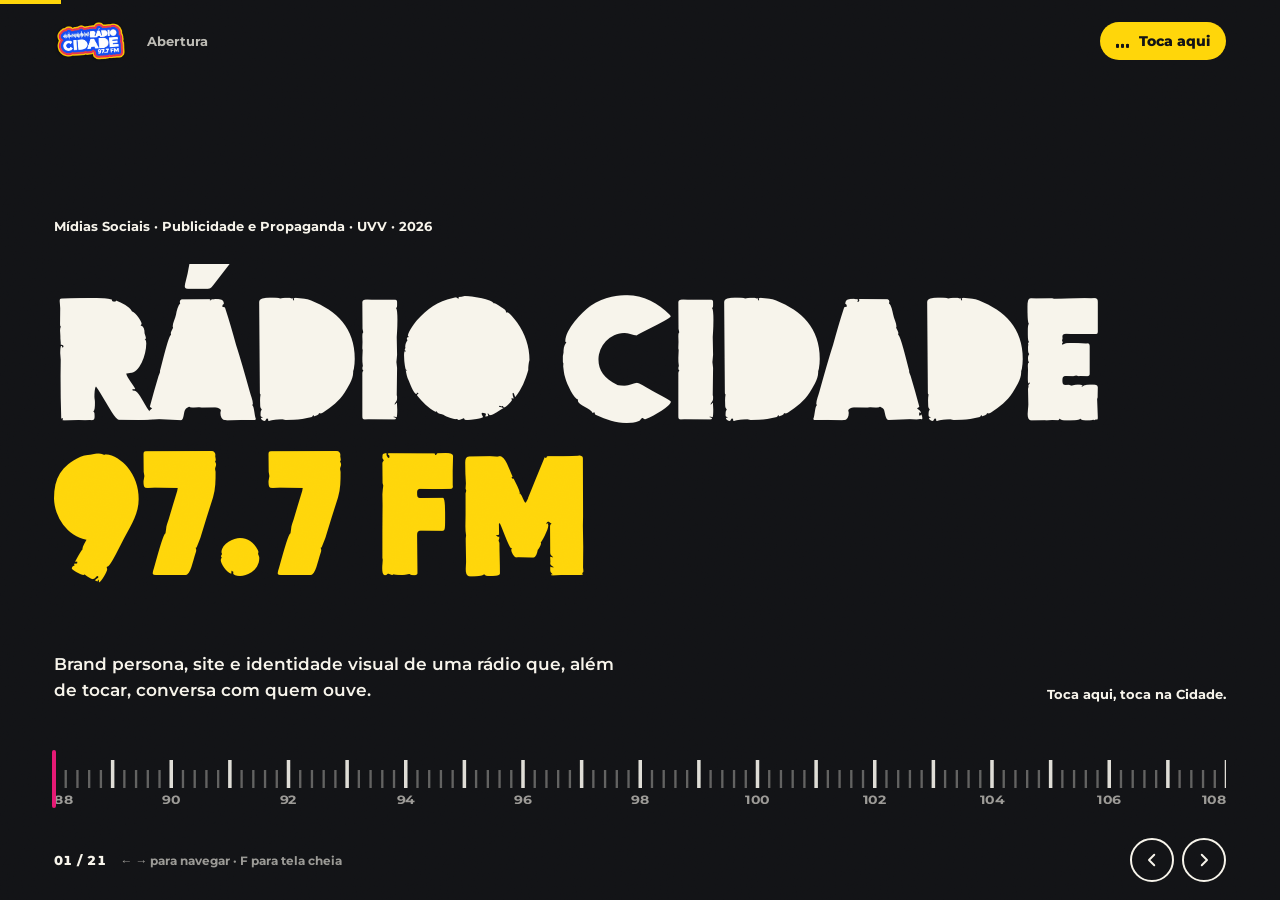
==== commit 506281f6: "Personas do grupo (Mariana, Marcelo, Beatriz) com fotos e dados da análise de público Co-Authored-By" ====
--- a/apresentacao-cida/index.html
+++ b/apresentacao-cida/index.html
@@ -184,24 +184,24 @@
 </section>
 
 <!-- BUYER PERSONA 1: PERFIL -->
-<section class="s claro persona" data-bg="#E61973" data-nome="Buyer persona · Ju" data-ui="claro" data-persona="ju">
+<section class="s claro persona" data-bg="#2558FF" data-nome="Buyer persona · Mariana" data-ui="claro" data-persona="mariana">
   <div class="grid">
     <div>
       <p class="mini a">Buyer persona · 1 de 3</p>
       <h2 class="L t" style="margin-top:12px"><span><i>Buyer</i></span><span><i class="am">persona.</i></span></h2>
-      <ol class="trio a" aria-label="Personas"><li class="on">Ju</li><li class="">Léo</li><li class="">Carol</li></ol>
+      <ol class="trio a" aria-label="Personas"><li class="on">Mariana</li><li class="">Marcelo</li><li class="">Beatriz</li></ol>
     </div>
     <div class="app a esc">
       <div class="cab"><svg viewBox="0 0 24 24" fill="currentColor"><path d="M12 2c1 4 6 5 6 11a6 6 0 0 1-12 0c0-3 2-4 2-7 2 1 3 3 3 5 1-2 1-6 1-9z"/></svg>cidade</div>
       <div class="carta">
-        <div class="foto" style="background:linear-gradient(160deg,#ff9a4a 0%,#E61973 45%,#5b1cc9 100%)"><div class="listra"></div><div class="mono">J</div><!-- foto: <img src="img/persona-ju.webp" alt="Ju"> --></div>
+        <div class="foto"><img src="img/persona-mariana.webp" alt="Mariana, 27 anos" draggable="false"></div>
         <div class="pontos"><i></i><i></i><i></i><i></i></div>
         <span class="selo like">Match</span><span class="selo nope">Nope</span>
         <div class="info">
-          <h3>Ju <span>21</span><span class="verif"><svg viewBox="0 0 24 24" fill="none" stroke="#fff" stroke-width="3.4" stroke-linecap="round" stroke-linejoin="round"><path d="M5 12l5 5 9-10"/></svg></span></h3>
-          <div class="loc"><svg width="14" height="14" viewBox="0 0 24 24" fill="currentColor"><path d="M12 2a7 7 0 0 0-7 7c0 5 7 13 7 13s7-8 7-13a7 7 0 0 0-7-7zm0 9.5A2.5 2.5 0 1 1 12 6.5a2.5 2.5 0 0 1 0 5z"/></svg>Laranjeiras, Serra · a 22 km da rádio</div>
-          <p class="bio">Estágio em Vitória, faculdade à noite, fone o dia inteiro.</p>
-          <div class="tags"><span>Pop nacional</span><span>Fandom</span><span>TikTok</span><span>Show em Vitória</span></div>
+          <h3>Mariana <span>27</span><span class="verif"><svg viewBox="0 0 24 24" fill="none" stroke="#fff" stroke-width="3.4" stroke-linecap="round" stroke-linejoin="round"><path d="M5 12l5 5 9-10"/></svg></span></h3>
+          <div class="loc"><svg width="14" height="14" viewBox="0 0 24 24" fill="currentColor"><path d="M12 2a7 7 0 0 0-7 7c0 5 7 13 7 13s7-8 7-13a7 7 0 0 0-7-7zm0 9.5A2.5 2.5 0 1 1 12 6.5a2.5 2.5 0 0 1 0 5z"/></svg>Vila Velha · ES</div>
+          <p class="bio">Trabalha, tem rotina corrida e vive nas redes. No fim de semana, sai com os amigos.</p>
+          <div class="tags"><span>Pop, funk e sertanejo</span><span>Moda e beleza</span><span>Fofoca e memes</span><span>Promoções</span></div>
         </div>
       </div>
       <div class="acoes">
@@ -209,53 +209,55 @@
         <button class="st" type="button" aria-label="Super like"><svg viewBox="0 0 24 24" fill="currentColor"><path d="M12 2l3 6.6 7.2.8-5.4 4.9 1.6 7.1L12 17.8 5.6 21.4l1.6-7.1L1.8 9.4 9 8.6z"/></svg></button>
         <button class="lk" type="button" aria-label="Dar match"><svg viewBox="0 0 24 24" fill="currentColor"><path d="M12 21s-8-5.3-8-11a4.6 4.6 0 0 1 8-3 4.6 4.6 0 0 1 8 3c0 5.7-8 11-8 11z"/></svg></button>
       </div>
-      <div class="match"><div><b>Deu<br>match!</b><span>Ju × Rádio Cidade</span></div></div>
+      <div class="match"><div><b>Deu<br>match!</b><span>Mariana × Rádio Cidade</span></div></div>
     </div>
     <div class="dir">
-      <p class="lead a">Universitária conectada, que vive com fone no ouvido e quer ter assunto com os amigos.</p>
+      <p class="lead a">Mora na Grande Vitória, acompanha tendências e aproveita o lazer sem pesar no orçamento.</p>
       <span class="dicaswipe a">Arraste o card ou toque no coração</span>
     </div>
   </div>
 </section>
 
 <!-- BUYER PERSONA 1: CARACTERÍSTICAS -->
-<section class="s claro ficha-p" data-bg="#121316" data-nome="Buyer persona · Ju" data-ui="claro" data-entra="sobe">
+<section class="s claro ficha-p" data-bg="#121316" data-nome="Buyer persona · Mariana" data-ui="claro" data-entra="sobe">
   <div class="cabeca">
-    <div class="av a esc" style="background:linear-gradient(160deg,#ff9a4a 0%,#E61973 45%,#5b1cc9 100%)">J</div>
-    <h2 class="L t"><span><i>Ju, 21. <span class="am">Sobre ela.</span></i></span></h2>
-    <div class="compat a"><span>Compatibilidade<br>com a Cidade</span><b class="pct" data-v="97">0%</b></div>
-  </div>
-  <div class="grid">
-    <ol class="dia"><li class="a esq"><b>07h10</b><span>Fone no ouvido antes de sair. Ônibus até Vitória.</span></li><li class="a esq"><b>07h40</b><span>TikTok no trânsito, salva o som que viralizou.</span></li><li class="a esq"><b>12h30</b><span>No almoço do estágio, o assunto é a treta do dia.</span></li><li class="a esq"><b>18h20</b><span>Carona ou Uber: o rádio está ligado e ela pede pra aumentar.</span></li><li class="a esq"><b>23h30</b><span>X aberto, fandom em alta, playlist nova no Spotify.</span></li></ol>
+    <div class="av a esc"><img src="img/persona-mariana-av.webp" alt=""></div>
+    <h2 class="L t"><span><i>Mariana, 27. <span class="am">Sobre ela.</span></i></span></h2>
+    <div class="compat a"><span>Compatibilidade<br>com a Cidade</span><b class="pct" data-v="94">0%</b></div>
+  </div>
+  <div class="grid">
+    <div class="pcol">
+      <ol class="dia"><li class="a esq"><b>27 anos</b><span>Idade</span></li><li class="a esq"><b>Classe B/C</b><span>Renda pessoal de R$ 2.500 a R$ 5.000</span></li><li class="a esq"><b>Vila Velha · ES</b><span>Onde mora</span></li></ol>
+      <p class="perfil a"><b>Perfil</b>Mariana mora na Grande Vitória, trabalha, tem uma rotina movimentada e utiliza as redes sociais diariamente. Gosta de música, acompanha tendências, sai com amigos nos finais de semana e procura aproveitar oportunidades de lazer sem comprometer muito o orçamento.</p>
+    </div>
     <dl class="cartas">
-      <div class="carac a gir" style="background:var(--sol)"><dt>Quer</dt><dd>Saber primeiro e ter assunto com os amigos.</dd></div>
-      <div class="carac a gir" style="background:var(--pulso);color:#fff"><dt>Cansou de</dt><dd>Perfil que espalha mentira e rádio com cara de “época da mãe”.</dd></div>
-      <div class="carac a gir" style="background:var(--freq);color:#fff"><dt>Ouve</dt><dd>Pop nacional e gringo. Segue fandom e vai a show em Vitória quando dá.</dd></div>
-      <div class="carac a gir" style="background:var(--papel)"><dt>A Cidade pra ela</dt><dd>A trilha do trajeto e o filtro do que importa.</dd></div>
+      <div class="carac a gir" style="background:var(--pulso);color:#fff"><dt>Interesses</dt><dd><ul><li>Música pop, funk, sertanejo e hits nacionais.</li><li>Moda, beleza e autocuidado.</li><li>Restaurantes, delivery, passeios e festas.</li><li>Fofoca, memes, influenciadores e tendências.</li><li>Promoções, ofertas de ingressos e novidades.</li></ul></dd></div>
+      <div class="carac a gir" style="background:var(--freq);color:#fff"><dt>Hábitos de mídia</dt><dd>Utiliza Instagram e TikTok para entretenimento, WhatsApp para comunicação e plataformas de streaming para ouvir música. O rádio aparece como companhia durante deslocamentos e atividades cotidianas.</dd></div>
+      <div class="carac larga a gir" style="background:var(--sol)"><dt>O que espera de uma marca</dt><dd>Mariana valoriza marcas próximas, divertidas e que transmitam identificação. Espera uma comunicação leve, atual e acessível, que acompanhe seus interesses e ofereça experiências relevantes. Gosta de marcas que interagem com o público, apresentam novidades, realizam promoções e conseguem fazer parte de sua rotina sem parecerem artificiais.</dd></div>
     </dl>
   </div>
-  <p class="nota a">Persona escrita pelo grupo como hipótese: o mídia kit não traz dados de público. A validar com pesquisa.</p>
+  <p class="nota a">Análise de público-alvo · Rádio Cidade 97.7 FM</p>
 </section>
 
 <!-- BUYER PERSONA 2: PERFIL -->
-<section class="s claro persona" data-bg="#2558FF" data-nome="Buyer persona · Léo" data-ui="claro" data-persona="leo">
+<section class="s claro persona" data-bg="#E61973" data-nome="Buyer persona · Marcelo" data-ui="claro" data-persona="marcelo">
   <div class="grid">
     <div>
       <p class="mini a">Buyer persona · 2 de 3</p>
       <h2 class="L t" style="margin-top:12px"><span><i>Buyer</i></span><span><i class="am">persona.</i></span></h2>
-      <ol class="trio a" aria-label="Personas"><li class="">Ju</li><li class="on">Léo</li><li class="">Carol</li></ol>
+      <ol class="trio a" aria-label="Personas"><li class="">Mariana</li><li class="on">Marcelo</li><li class="">Beatriz</li></ol>
     </div>
     <div class="app a esc">
       <div class="cab"><svg viewBox="0 0 24 24" fill="currentColor"><path d="M12 2c1 4 6 5 6 11a6 6 0 0 1-12 0c0-3 2-4 2-7 2 1 3 3 3 5 1-2 1-6 1-9z"/></svg>cidade</div>
       <div class="carta">
-        <div class="foto" style="background:linear-gradient(160deg,#FFD60A 0%,#F24444 50%,#2558FF 100%)"><div class="listra"></div><div class="mono">L</div><!-- foto: <img src="img/persona-leo.webp" alt="Léo"> --></div>
+        <div class="foto"><img src="img/persona-marcelo.webp" alt="Marcelo, 38 anos" draggable="false"></div>
         <div class="pontos"><i></i><i></i><i></i><i></i></div>
         <span class="selo like">Match</span><span class="selo nope">Nope</span>
         <div class="info">
-          <h3>Léo <span>27</span><span class="verif"><svg viewBox="0 0 24 24" fill="none" stroke="#fff" stroke-width="3.4" stroke-linecap="round" stroke-linejoin="round"><path d="M5 12l5 5 9-10"/></svg></span></h3>
-          <div class="loc"><svg width="14" height="14" viewBox="0 0 24 24" fill="currentColor"><path d="M12 2a7 7 0 0 0-7 7c0 5 7 13 7 13s7-8 7-13a7 7 0 0 0-7-7zm0 9.5A2.5 2.5 0 1 1 12 6.5a2.5 2.5 0 0 1 0 5z"/></svg>Glória, Vila Velha · a 9 km da rádio</div>
-          <p class="bio">Motorista de app de dia, pelada na quinta. O som do carro não desliga.</p>
-          <div class="tags"><span>Pagode</span><span>Funk</span><span>Futebol</span><span>Waze</span></div>
+          <h3>Marcelo <span>38</span><span class="verif"><svg viewBox="0 0 24 24" fill="none" stroke="#fff" stroke-width="3.4" stroke-linecap="round" stroke-linejoin="round"><path d="M5 12l5 5 9-10"/></svg></span></h3>
+          <div class="loc"><svg width="14" height="14" viewBox="0 0 24 24" fill="currentColor"><path d="M12 2a7 7 0 0 0-7 7c0 5 7 13 7 13s7-8 7-13a7 7 0 0 0-7-7zm0 9.5A2.5 2.5 0 1 1 12 6.5a2.5 2.5 0 0 1 0 5z"/></svg>Vila Velha · ES</div>
+          <p class="bio">Motorista de aplicativo. Passa o dia rodando a Grande Vitória com o rádio ligado.</p>
+          <div class="tags"><span>Futebol</span><span>Notícias locais</span><span>Humor</span><span>Música popular</span></div>
         </div>
       </div>
       <div class="acoes">
@@ -263,53 +265,55 @@
         <button class="st" type="button" aria-label="Super like"><svg viewBox="0 0 24 24" fill="currentColor"><path d="M12 2l3 6.6 7.2.8-5.4 4.9 1.6 7.1L12 17.8 5.6 21.4l1.6-7.1L1.8 9.4 9 8.6z"/></svg></button>
         <button class="lk" type="button" aria-label="Dar match"><svg viewBox="0 0 24 24" fill="currentColor"><path d="M12 21s-8-5.3-8-11a4.6 4.6 0 0 1 8-3 4.6 4.6 0 0 1 8 3c0 5.7-8 11-8 11z"/></svg></button>
       </div>
-      <div class="match"><div><b>Deu<br>match!</b><span>Léo × Rádio Cidade</span></div></div>
+      <div class="match"><div><b>Deu<br>match!</b><span>Marcelo × Rádio Cidade</span></div></div>
     </div>
     <div class="dir">
-      <p class="lead a">Motorista de aplicativo que passa o dia no trânsito e usa o rádio como companhia e informação.</p>
+      <p class="lead a">Trabalhador e comunicativo, quer entretenimento que deixe as horas no volante mais leves.</p>
       <span class="dicaswipe a">Arraste o card ou toque no coração</span>
     </div>
   </div>
 </section>
 
 <!-- BUYER PERSONA 2: CARACTERÍSTICAS -->
-<section class="s claro ficha-p" data-bg="#121316" data-nome="Buyer persona · Léo" data-ui="claro" data-entra="sobe">
+<section class="s claro ficha-p" data-bg="#121316" data-nome="Buyer persona · Marcelo" data-ui="claro" data-entra="sobe">
   <div class="cabeca">
-    <div class="av a esc" style="background:linear-gradient(160deg,#FFD60A 0%,#F24444 50%,#2558FF 100%)">L</div>
-    <h2 class="L t"><span><i>Léo, 27. <span class="am">Sobre ele.</span></i></span></h2>
-    <div class="compat a"><span>Compatibilidade<br>com a Cidade</span><b class="pct" data-v="92">0%</b></div>
-  </div>
-  <div class="grid">
-    <ol class="dia"><li class="a esq"><b>06h30</b><span>Liga o app e o rádio juntos. Primeira corrida pra Vitória.</span></li><li class="a esq"><b>09h00</b><span>Trânsito na Terceira Ponte: quer saber onde está parado.</span></li><li class="a esq"><b>13h00</b><span>Almoço rápido, vê os stories dos amigos e do time.</span></li><li class="a esq"><b>18h00</b><span>Pico de corrida: o passageiro pede pra trocar a música.</span></li><li class="a esq"><b>22h00</b><span>Fecha o dia, vê resumo do jogo e os vídeos de humor.</span></li></ol>
+    <div class="av a esc"><img src="img/persona-marcelo-av.webp" alt=""></div>
+    <h2 class="L t"><span><i>Marcelo, 38. <span class="am">Sobre ele.</span></i></span></h2>
+    <div class="compat a"><span>Compatibilidade<br>com a Cidade</span><b class="pct" data-v="96">0%</b></div>
+  </div>
+  <div class="grid">
+    <div class="pcol">
+      <ol class="dia"><li class="a esq"><b>38 anos</b><span>Idade</span></li><li class="a esq"><b>Classe B/C</b><span>Motorista de aplicativo</span></li><li class="a esq"><b>Vila Velha · ES</b><span>Onde mora</span></li></ol>
+      <p class="perfil a"><b>Perfil</b>Marcelo é um homem trabalhador, comunicativo e que passa boa parte do dia circulando pela Grande Vitória. Como trabalha muitas horas dirigindo, valoriza formas de entretenimento que tornem sua rotina mais leve. Gosta de estar informado sobre o que acontece na cidade e procura aproveitar os momentos livres com a família e os amigos.</p>
+    </div>
     <dl class="cartas">
-      <div class="carac a gir" style="background:var(--sol)"><dt>Quer</dt><dd>Companhia no turno, trânsito em tempo real e música que o passageiro também curta.</dd></div>
-      <div class="carac a gir" style="background:var(--pulso);color:#fff"><dt>Cansou de</dt><dd>Locutor que fala demais e intervalo com a mesma propaganda.</dd></div>
-      <div class="carac a gir" style="background:var(--freq);color:#fff"><dt>Ouve</dt><dd>Pagode, funk e sertanejo. Acompanha futebol e humor no Instagram.</dd></div>
-      <div class="carac a gir" style="background:var(--papel)"><dt>A Cidade pra ele</dt><dd>A companhia do turno e o aviso de onde está parado.</dd></div>
+      <div class="carac a gir" style="background:var(--pulso);color:#fff"><dt>Interesses</dt><dd><ul><li>Música popular.</li><li>Futebol.</li><li>Notícias locais.</li><li>Humor.</li><li>Acontecimentos da Grande Vitória.</li></ul></dd></div>
+      <div class="carac a gir" style="background:var(--freq);color:#fff"><dt>Hábitos de mídia</dt><dd>Escuta rádio diariamente durante o trabalho e os deslocamentos. Utiliza o WhatsApp para conversar com passageiros, amigos e familiares e acessa o Instagram nos intervalos. Prefere conteúdos rápidos, informações práticas e programações que não exijam atenção visual.</dd></div>
+      <div class="carac larga a gir" style="background:var(--sol)"><dt>O que espera de uma marca</dt><dd>Marcelo valoriza marcas próximas, confiáveis e que façam parte de sua rotina. Espera uma comunicação simples, direta e verdadeira, que ofereça entretenimento, informação e vantagens reais, como promoções e oportunidades de participação. Gosta de marcas que demonstram conhecer a realidade do público e não parecem distantes de seu cotidiano.</dd></div>
     </dl>
   </div>
-  <p class="nota a">Persona escrita pelo grupo como hipótese: o mídia kit não traz dados de público. A validar com pesquisa.</p>
+  <p class="nota a">Análise de público-alvo · Rádio Cidade 97.7 FM</p>
 </section>
 
 <!-- BUYER PERSONA 3: PERFIL -->
-<section class="s claro persona" data-bg="#F24444" data-nome="Buyer persona · Carol" data-ui="claro" data-persona="carol">
+<section class="s claro persona" data-bg="#F24444" data-nome="Buyer persona · Beatriz" data-ui="claro" data-persona="beatriz">
   <div class="grid">
     <div>
       <p class="mini a">Buyer persona · 3 de 3</p>
       <h2 class="L t" style="margin-top:12px"><span><i>Buyer</i></span><span><i class="am">persona.</i></span></h2>
-      <ol class="trio a" aria-label="Personas"><li class="">Ju</li><li class="">Léo</li><li class="on">Carol</li></ol>
+      <ol class="trio a" aria-label="Personas"><li class="">Mariana</li><li class="">Marcelo</li><li class="on">Beatriz</li></ol>
     </div>
     <div class="app a esc">
       <div class="cab"><svg viewBox="0 0 24 24" fill="currentColor"><path d="M12 2c1 4 6 5 6 11a6 6 0 0 1-12 0c0-3 2-4 2-7 2 1 3 3 3 5 1-2 1-6 1-9z"/></svg>cidade</div>
       <div class="carta">
-        <div class="foto" style="background:linear-gradient(160deg,#F7F4EB 0%,#FFD60A 35%,#E61973 100%)"><div class="listra"></div><div class="mono">C</div><!-- foto: <img src="img/persona-carol.webp" alt="Carol"> --></div>
+        <div class="foto"><img src="img/persona-beatriz.webp" alt="Beatriz, 20 anos" draggable="false"></div>
         <div class="pontos"><i></i><i></i><i></i><i></i></div>
         <span class="selo like">Match</span><span class="selo nope">Nope</span>
         <div class="info">
-          <h3>Carol <span>34</span><span class="verif"><svg viewBox="0 0 24 24" fill="none" stroke="#fff" stroke-width="3.4" stroke-linecap="round" stroke-linejoin="round"><path d="M5 12l5 5 9-10"/></svg></span></h3>
-          <div class="loc"><svg width="14" height="14" viewBox="0 0 24 24" fill="currentColor"><path d="M12 2a7 7 0 0 0-7 7c0 5 7 13 7 13s7-8 7-13a7 7 0 0 0-7-7zm0 9.5A2.5 2.5 0 1 1 12 6.5a2.5 2.5 0 0 1 0 5z"/></svg>Campo Grande, Cariacica · a 14 km da rádio</div>
-          <p class="bio">Vendedora no shopping, mãe do Davi, maratona reality no sábado.</p>
-          <div class="tags"><span>Reality</span><span>Sertanejo pop</span><span>Promoção</span><span>WhatsApp</span></div>
+          <h3>Beatriz <span>20</span><span class="verif"><svg viewBox="0 0 24 24" fill="none" stroke="#fff" stroke-width="3.4" stroke-linecap="round" stroke-linejoin="round"><path d="M5 12l5 5 9-10"/></svg></span></h3>
+          <div class="loc"><svg width="14" height="14" viewBox="0 0 24 24" fill="currentColor"><path d="M12 2a7 7 0 0 0-7 7c0 5 7 13 7 13s7-8 7-13a7 7 0 0 0-7-7zm0 9.5A2.5 2.5 0 1 1 12 6.5a2.5 2.5 0 0 1 0 5z"/></svg>Vila Velha · ES</div>
+          <p class="bio">Universitária na UVV e estagiária. Vive a cultura pop e tem opinião sobre tudo.</p>
+          <div class="tags"><span>Taylor Swift</span><span>Cinema e séries</span><span>Premiações</span><span>Festivais</span></div>
         </div>
       </div>
       <div class="acoes">
@@ -317,32 +321,34 @@
         <button class="st" type="button" aria-label="Super like"><svg viewBox="0 0 24 24" fill="currentColor"><path d="M12 2l3 6.6 7.2.8-5.4 4.9 1.6 7.1L12 17.8 5.6 21.4l1.6-7.1L1.8 9.4 9 8.6z"/></svg></button>
         <button class="lk" type="button" aria-label="Dar match"><svg viewBox="0 0 24 24" fill="currentColor"><path d="M12 21s-8-5.3-8-11a4.6 4.6 0 0 1 8-3 4.6 4.6 0 0 1 8 3c0 5.7-8 11-8 11z"/></svg></button>
       </div>
-      <div class="match"><div><b>Deu<br>match!</b><span>Carol × Rádio Cidade</span></div></div>
+      <div class="match"><div><b>Deu<br>match!</b><span>Beatriz × Rádio Cidade</span></div></div>
     </div>
     <div class="dir">
-      <p class="lead a">Mãe que trabalha no varejo, ouve rádio no trabalho e no ônibus e quer um respiro leve no dia.</p>
+      <p class="lead a">Antenada e criativa, acompanha cada lançamento e participa das conversas da internet.</p>
       <span class="dicaswipe a">Arraste o card ou toque no coração</span>
     </div>
   </div>
 </section>
 
 <!-- BUYER PERSONA 3: CARACTERÍSTICAS -->
-<section class="s claro ficha-p" data-bg="#121316" data-nome="Buyer persona · Carol" data-ui="claro" data-entra="sobe">
+<section class="s claro ficha-p" data-bg="#121316" data-nome="Buyer persona · Beatriz" data-ui="claro" data-entra="sobe">
   <div class="cabeca">
-    <div class="av a esc" style="background:linear-gradient(160deg,#F7F4EB 0%,#FFD60A 35%,#E61973 100%)">C</div>
-    <h2 class="L t"><span><i>Carol, 34. <span class="am">Sobre ela.</span></i></span></h2>
-    <div class="compat a"><span>Compatibilidade<br>com a Cidade</span><b class="pct" data-v="88">0%</b></div>
-  </div>
-  <div class="grid">
-    <ol class="dia"><li class="a esq"><b>06h00</b><span>Arruma o filho pra escola com o rádio da cozinha ligado.</span></li><li class="a esq"><b>08h30</b><span>Ônibus pro shopping, áudio de WhatsApp com as amigas.</span></li><li class="a esq"><b>12h00</b><span>Rádio ligado na loja: canta junto e comenta o reality.</span></li><li class="a esq"><b>19h00</b><span>Volta pra casa, vê promoções e eventos baratos no fim de semana.</span></li><li class="a esq"><b>22h30</b><span>Instagram antes de dormir: fofoca leve, receita e meme.</span></li></ol>
+    <div class="av a esc"><img src="img/persona-beatriz-av.webp" alt=""></div>
+    <h2 class="L t"><span><i>Beatriz, 20. <span class="am">Sobre ela.</span></i></span></h2>
+    <div class="compat a"><span>Compatibilidade<br>com a Cidade</span><b class="pct" data-v="97">0%</b></div>
+  </div>
+  <div class="grid">
+    <div class="pcol">
+      <ol class="dia"><li class="a esq"><b>20 anos</b><span>Idade</span></li><li class="a esq"><b>Classe B/C</b><span>Universitária na UVV e estagiária</span></li><li class="a esq"><b>Vila Velha · ES</b><span>Onde mora</span></li></ol>
+      <p class="perfil a"><b>Perfil</b>Beatriz é uma jovem universitária antenada, criativa e muito conectada ao universo da cultura pop. Gosta de acompanhar artistas, lançamentos musicais, premiações e acontecimentos envolvendo celebridades. Costuma compartilhar opiniões e participar de conversas sobre os assuntos que estão repercutindo na internet.</p>
+    </div>
     <dl class="cartas">
-      <div class="carac a gir" style="background:var(--sol)"><dt>Quer</dt><dd>Diversão leve, fofoca sem baixaria e programa barato pra fazer com a família.</dd></div>
-      <div class="carac a gir" style="background:var(--pulso);color:#fff"><dt>Cansou de</dt><dd>Notícia pesada o dia inteiro e conteúdo que não fala com ela.</dd></div>
-      <div class="carac a gir" style="background:var(--freq);color:#fff"><dt>Ouve</dt><dd>Sertanejo pop, pagode romântico e as músicas do reality.</dd></div>
-      <div class="carac a gir" style="background:var(--papel)"><dt>A Cidade pra ela</dt><dd>O respiro do dia e o assunto do grupo das amigas.</dd></div>
+      <div class="carac a gir" style="background:var(--pulso);color:#fff"><dt>Interesses</dt><dd><ul><li>Cultura pop internacional: Taylor Swift, Lana Del Rey, Olivia Rodrigo, Sabrina Carpenter e outros.</li><li>Cinema, séries, moda e premiações musicais.</li><li>Festivais e novidades do entretenimento.</li></ul></dd></div>
+      <div class="carac a gir" style="background:var(--freq);color:#fff"><dt>Hábitos de mídia</dt><dd>Utiliza principalmente Instagram, TikTok, X e Spotify. Acompanha perfis de notícias sobre celebridades, páginas de fãs, criadores de conteúdo e veículos de entretenimento. Descobre músicas por vídeos virais, playlists e lançamentos, além de consumir entrevistas, clipes e conteúdos sobre seus artistas favoritos.</dd></div>
+      <div class="carac larga a gir" style="background:var(--sol)"><dt>O que espera de uma marca</dt><dd>Beatriz valoriza marcas autênticas, criativas e atualizadas, que tenham personalidade e saibam conversar sobre assuntos relevantes para seu público. Espera conteúdos interessantes, com identidade visual bem construída e linguagem natural, sem parecerem forçados ou ultrapassados. Também gosta de marcas que interagem com seus seguidores, acompanham tendências e demonstram conhecer o universo cultural de seus consumidores.</dd></div>
     </dl>
   </div>
-  <p class="nota a">Persona escrita pelo grupo como hipótese: o mídia kit não traz dados de público. A validar com pesquisa.</p>
+  <p class="nota a">Análise de público-alvo · Rádio Cidade 97.7 FM</p>
 </section>
 
 <!-- 13 · EDITORIAS -->
@@ -433,6 +439,6 @@
 
 <div class="full" id="full"><div class="box"><button class="x" id="fullX" type="button" aria-label="Fechar">×</button><iframe id="fullFrame" title="Conteúdo em tela cheia" allow="autoplay; microphone"></iframe></div></div>
 
-<script type="module" src="deck.js?v=13"></script>
+<script type="module" src="deck.js?v=16"></script>
 </body>
 </html>
--- a/apresentacao-cida/deck.css
+++ b/apresentacao-cida/deck.css
@@ -380,3 +380,24 @@
 .trio{list-style:none;display:flex;gap:8px;margin-top:28px}
 .trio li{font-weight:800;font-size:14px;border:2px solid rgba(255,255,255,.55);border-radius:999px;padding:7px 14px;opacity:.7}
 .trio li.on{background:var(--papel);color:var(--ink);border-color:var(--papel);opacity:1}
+
+/* personas do grupo: foto real no card e ficha com perfil */
+.carta .foto img{object-position:50% 12%;pointer-events:none}
+.ficha-p .av{background:var(--papel)}
+.ficha-p .grid{grid-template-columns:.85fr 1.35fr;align-items:stretch}
+.pcol{display:flex;flex-direction:column;gap:22px;min-height:0}
+.pcol .dia{gap:14px;justify-content:flex-start;flex:none}
+.pcol .dia b{font-size:clamp(22px,2vw,30px)}
+.pcol .dia span{font-size:14px;opacity:.75}
+.perfil{font-weight:600;font-size:clamp(14px,1.08vw,17px);line-height:1.5;color:var(--papel);border-top:2px solid rgba(255,255,255,.18);padding-top:18px}
+.perfil b{display:block;font-family:'Lito';font-weight:400;font-size:26px;text-transform:uppercase;color:var(--sol);margin-bottom:8px;line-height:1}
+.ficha-p .cartas{grid-auto-rows:auto;grid-template-rows:1fr auto;align-content:stretch}
+.ficha-p .carac{padding:22px 24px;justify-content:flex-start}
+.ficha-p .carac dt{font-size:clamp(24px,2vw,34px)}
+.ficha-p .carac dd{font-size:clamp(13.5px,1.02vw,16px);line-height:1.45;font-weight:600;margin-top:12px}
+.ficha-p .carac.larga{grid-column:span 2}
+.ficha-p .carac ul{list-style:none;display:flex;flex-direction:column;gap:7px}
+.ficha-p .carac li{padding-left:16px;position:relative}
+.ficha-p .carac li::before{content:'';position:absolute;left:0;top:.5em;width:7px;height:7px;border-radius:50%;background:currentColor}
+.ficha-p .nota{opacity:.5}
+@media (max-width:900px){.ficha-p .grid{grid-template-columns:1fr;gap:26px}.ficha-p .carac.larga{grid-column:auto}.ficha-p .cartas{grid-template-columns:1fr;grid-template-rows:none}.pcol .dia{flex-direction:column}}
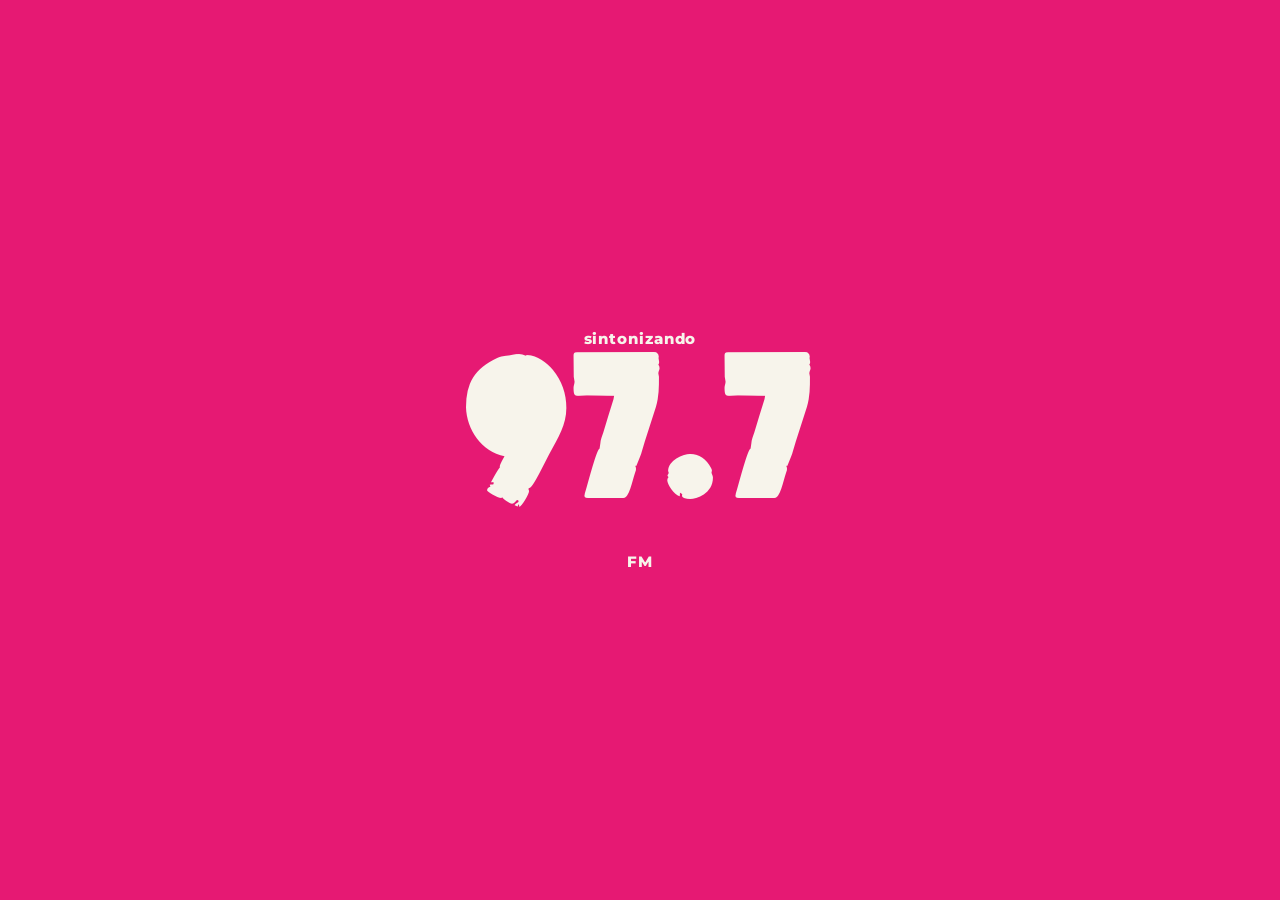
==== commit d923895a: "Slide Fora do ar com as fotos novas (estande em destaque, grade por categoria) e vinhetas de reserva" ====
--- a/apresentacao-cida/index.html
+++ b/apresentacao-cida/index.html
@@ -6,7 +6,7 @@
 <title>Rádio Cidade 97.7 · A Cida, nossa brand persona</title>
 <meta name="theme-color" content="#E61973">
 <link rel="preload" href="fonts/LitoStencil.otf" as="font" type="font/otf" crossorigin>
-<link rel="stylesheet" href="deck.css?v=9">
+<link rel="stylesheet" href="deck.css?v=10">
 <script type="importmap">{"imports":{"three":"./vendor/three.module.js","three/addons/":"./vendor/jsm/"}}</script>
 </head>
 <body>
@@ -401,14 +401,22 @@
 </section>
 
 <!-- 16 · SAI DO RÁDIO -->
-<section class="s claro" id="s16" data-bg="#F24444" data-nome="Fora do ar" data-ui="claro">
-  <h2 class="L t"><span><i>A Cidade sai</i></span><span><i class="am">do rádio.</i></span></h2>
-  <ul class="rua">
-    <li class="a gir"><svg viewBox="0 0 64 64" fill="none" stroke="currentColor" stroke-width="4" stroke-linejoin="round"><path d="M6 54L32 10l26 44z"/><path d="M24 54V38h16v16"/></svg><div><b>Estande</b><p>Tenda inflável com roleta de brindes, pensada para a Inova Week e eventos culturais da UVV.</p></div></li>
-    <li class="a gir"><svg viewBox="0 0 64 64" fill="none" stroke="currentColor" stroke-width="4" stroke-linejoin="round"><path d="M12 22h40l-4 34H16z"/><path d="M24 22c0-8 4-12 8-12s8 4 8 12"/></svg><div><b>Ecobag</b><p>Uma linha neutra e uma colorida, com as ondas da identidade como estampa.</p></div></li>
-    <li class="a gir"><svg viewBox="0 0 64 64" fill="none" stroke="currentColor" stroke-width="4" stroke-linejoin="round"><path d="M22 8l-14 8 6 12 6-3v31h24V25l6 3 6-12-14-8c-2 4-6 6-10 6s-8-2-10-6z"/></svg><div><b>Camisa</b><p>Minimalista para a equipe e para gravações externas, sem virar abadá.</p></div></li>
-    <li class="a gir"><svg viewBox="0 0 64 64" fill="none" stroke="currentColor" stroke-width="4" stroke-linejoin="round"><path d="M12 16h32v30a8 8 0 0 1-8 8H20a8 8 0 0 1-8-8z"/><path d="M44 24h4a6 6 0 0 1 0 12h-4"/></svg><div><b>Caneca</b><p>Personalizados e papelaria. Spoiler: os jurados levam uma pra casa.</p></div></li>
-  </ul>
+<section class="s claro" id="s16" data-bg="#121316" data-nome="Fora do ar" data-ui="claro">
+  <div class="rua-top">
+    <h2 class="L t"><span><i>A Cidade sai <span class="am">do rádio.</span></i></span></h2>
+    <p class="lead a">Não é editoria: é a marca fora da tela, nos lugares onde o ouvinte já está.</p>
+  </div>
+  <div class="rua2">
+    <figure class="heroi a esc" id="ruaHeroi" data-padrao="estande">
+      <img src="img/rua/estande.webp" alt="Estande rosa da rádio com roleta e fila de estudantes no campus">
+      <figcaption><b>Tenda inflável</b><span>Estande pra Inova Week e eventos da UVV. A pessoa encosta a mão no alvo, faz um toca aqui com a parede e ganha um giro na roleta.</span></figcaption>
+      <button class="volta" type="button" aria-label="Voltar para o estande">Estande</button>
+    </figure>
+    <div class="grupos">
+      <div class="g g-levar a"><h3>Pra levar</h3><p>Bolsa de crochê, sacola de feira, copo americano, caneca de ágata, boné, viseira e radinho de pilha. Brinde que faz parte da rotina, não da gaveta.</p><div class="tb"><button class="th" type="button" data-f="croche" data-nome="Bolsa de crochê" aria-label="Ampliar: Bolsa de crochê"><img src="img/rua/croche-p.webp" alt="Senhora na feira guardando bananas numa bolsa de crochê listrada com o logo" loading="lazy"></button><button class="th" type="button" data-f="sacola" data-nome="Sacola de feira" aria-label="Ampliar: Sacola de feira"><img src="img/rua/sacola-p.webp" alt="Mulher na feira com sacola listrada levando abacaxi e um disco de vinil" loading="lazy"></button><button class="th" type="button" data-f="copo" data-nome="Copo americano" aria-label="Ampliar: Copo americano"><img src="img/rua/copo-p.webp" alt="Copo americano com café com leite e o logo da rádio no balcão da padaria" loading="lazy"></button><button class="th" type="button" data-f="caneca" data-nome="Caneca de ágata" aria-label="Ampliar: Caneca de ágata"><img src="img/rua/caneca-p.webp" alt="Caneca amarela de ágata com o logo, de frente pra Terceira Ponte" loading="lazy"></button><button class="th" type="button" data-f="bone" data-nome="Boné" aria-label="Ampliar: Boné"><img src="img/rua/bone-p.webp" alt="Motoboy de boné azul da Cidade refletido no retrovisor" loading="lazy"></button><button class="th" type="button" data-f="viseira" data-nome="Viseira" aria-label="Ampliar: Viseira"><img src="img/rua/viseira-p.webp" alt="Mulher rindo na praia com viseira amarela escrita Toca aqui" loading="lazy"></button><button class="th" type="button" data-f="radinho" data-nome="Radinho de pilha" aria-label="Ampliar: Radinho de pilha"><img src="img/rua/radinho-p.webp" alt="Radinho rosa sintonizado em 97,7 em cima de um isopor na praia" loading="lazy"></button></div></div>
+      <div class="g3"><div class="g g-rua a"><h3>Na rua</h3><p>Banca de jornal e carrinho de picolé nas cores da Cidade, rodando pelo calçadão.</p><div class="tb"><button class="th" type="button" data-f="carrinho" data-nome="Carrinho de picolé" aria-label="Ampliar: Carrinho de picolé"><img src="img/rua/carrinho-p.webp" alt="Vendedor entrega picolé num carrinho rosa da rádio no calçadão" loading="lazy"></button><button class="th" type="button" data-f="lambe" data-nome="Lambe-lambe" aria-label="Ampliar: Lambe-lambe"><img src="img/rua/lambe-p.webp" alt="Muro com cartazes da Cida e Toca na Cidade, ciclista e ônibus passando" loading="lazy"></button></div></div><div class="g g-vestir a"><h3>Pra vestir</h3><p>Camisa de várzea “Cidade FC” pro público e camiseta minimalista pra equipe.</p><div class="tb"><button class="th" type="button" data-f="cidadefc" data-nome="Camisa Cidade FC" aria-label="Ampliar: Camisa Cidade FC"><img src="img/rua/cidadefc-p.webp" alt="Time de várzea rindo na arquibancada com a camisa Cidade FC 97.7" loading="lazy"></button><button class="th" type="button" data-f="camiseta" data-nome="Camiseta da equipe" aria-label="Ampliar: Camiseta da equipe"><img src="img/rua/camiseta-p.webp" alt="Pessoa da equipe com camiseta preta entrega sacola rosa da rádio" loading="lazy"></button></div></div><div class="g g-simbolo a"><h3>Símbolo</h3><p>A pulseira trançada das mãos do key visual, distribuída no estande.</p><div class="tb"><button class="th" type="button" data-f="pulseira" data-nome="Pulseira trançada" aria-label="Ampliar: Pulseira trançada"><img src="img/rua/pulseira-p.webp" alt="Duas mãos fazendo toca aqui num show, com pulseiras trançadas nas cores da rádio" loading="lazy"></button></div></div></div>
+    </div>
+  </div>
 </section>
 
 <!-- 17 · FECHO -->
@@ -439,6 +447,6 @@
 
 <div class="full" id="full"><div class="box"><button class="x" id="fullX" type="button" aria-label="Fechar">×</button><iframe id="fullFrame" title="Conteúdo em tela cheia" allow="autoplay; microphone"></iframe></div></div>
 
-<script type="module" src="deck.js?v=16"></script>
+<script type="module" src="deck.js?v=17"></script>
 </body>
 </html>
--- a/apresentacao-cida/deck.css
+++ b/apresentacao-cida/deck.css
@@ -401,3 +401,42 @@
 .ficha-p .carac li::before{content:'';position:absolute;left:0;top:.5em;width:7px;height:7px;border-radius:50%;background:currentColor}
 .ficha-p .nota{opacity:.5}
 @media (max-width:900px){.ficha-p .grid{grid-template-columns:1fr;gap:26px}.ficha-p .carac.larga{grid-column:auto}.ficha-p .cartas{grid-template-columns:1fr;grid-template-rows:none}.pcol .dia{flex-direction:column}}
+
+/* slide 16: a marca fora da tela, em fotos */
+#s16{padding-bottom:70px}
+#s16 h2{font-size:clamp(44px,5vw,86px)}
+.rua-top{display:flex;align-items:flex-end;justify-content:space-between;gap:40px}
+.rua-top .lead{max-width:24em;padding-bottom:6px}
+.rua2{flex:1;min-height:0;display:grid;grid-template-columns:auto minmax(0,1fr);gap:clamp(18px,2.2vw,36px);margin-top:clamp(16px,2.4vh,30px)}
+.heroi{position:relative;height:100%;aspect-ratio:4/5;border-radius:26px;overflow:hidden;background:#222;margin:0}
+.heroi img{width:100%;height:100%;object-fit:cover;transition:opacity .35s}
+.heroi.troca img{opacity:0}
+.heroi figcaption{position:absolute;left:12px;right:12px;bottom:12px;background:rgba(18,19,22,.88);color:var(--papel);border-radius:18px;padding:16px 18px;display:flex;flex-direction:column;gap:6px}
+.heroi figcaption b{font-family:'Lito';font-weight:400;font-size:clamp(24px,2vw,34px);text-transform:uppercase;line-height:.9;color:var(--sol)}
+.heroi figcaption span{font-size:clamp(13px,.98vw,15.5px);font-weight:600;line-height:1.45}
+.heroi .volta{position:absolute;top:12px;left:12px;border:0;border-radius:999px;background:var(--sol);color:var(--ink);font-weight:800;font-size:13px;padding:8px 14px;cursor:pointer;display:none}
+.heroi.outra .volta{display:block}
+.grupos{display:flex;flex-direction:column;gap:clamp(14px,2.2vh,26px);min-height:0}
+.g h3{font-family:'Lito';font-weight:400;font-size:clamp(22px,1.8vw,30px);text-transform:uppercase;line-height:.9;color:var(--sol)}
+.g p{font-size:clamp(12.5px,.95vw,15px);font-weight:600;line-height:1.45;opacity:.88;margin:6px 0 10px;max-width:46em}
+.tb{display:grid;gap:8px}
+.g-levar .tb{grid-template-columns:repeat(7,1fr)}
+.g3{display:grid;grid-template-columns:2fr 2fr 1.15fr;gap:clamp(14px,1.6vw,26px);flex:1;min-height:0}
+.g3 .g{display:flex;flex-direction:column;min-height:0}
+.g3 .tb{grid-template-columns:repeat(2,1fr);margin-top:auto}
+.g-simbolo .tb{grid-template-columns:1fr}
+.th{border:0;padding:0;background:#222;border-radius:12px;overflow:hidden;aspect-ratio:4/5;cursor:pointer;position:relative;transition:transform .25s var(--pop)}
+.th img{width:100%;height:100%;object-fit:cover}
+.th:hover{transform:translateY(-4px)}
+.th.on{outline:3px solid var(--sol);outline-offset:2px}
+@media (max-width:900px){
+  .rua-top{flex-direction:column;align-items:flex-start;gap:12px}
+  .rua2{grid-template-columns:1fr}
+  .heroi{height:auto;width:100%}
+  .g-levar .tb{grid-template-columns:repeat(4,1fr)}
+  .g3{grid-template-columns:1fr}
+  .g3 .tb{grid-template-columns:repeat(3,1fr)}.g-simbolo .tb{grid-template-columns:repeat(3,1fr)}
+}
+.g3 .tb{flex:1;min-height:0;margin-top:0}
+.g3 .th{aspect-ratio:auto;height:100%;min-height:120px}
+@media (max-width:900px){.g3 .th{aspect-ratio:4/5;height:auto}}
